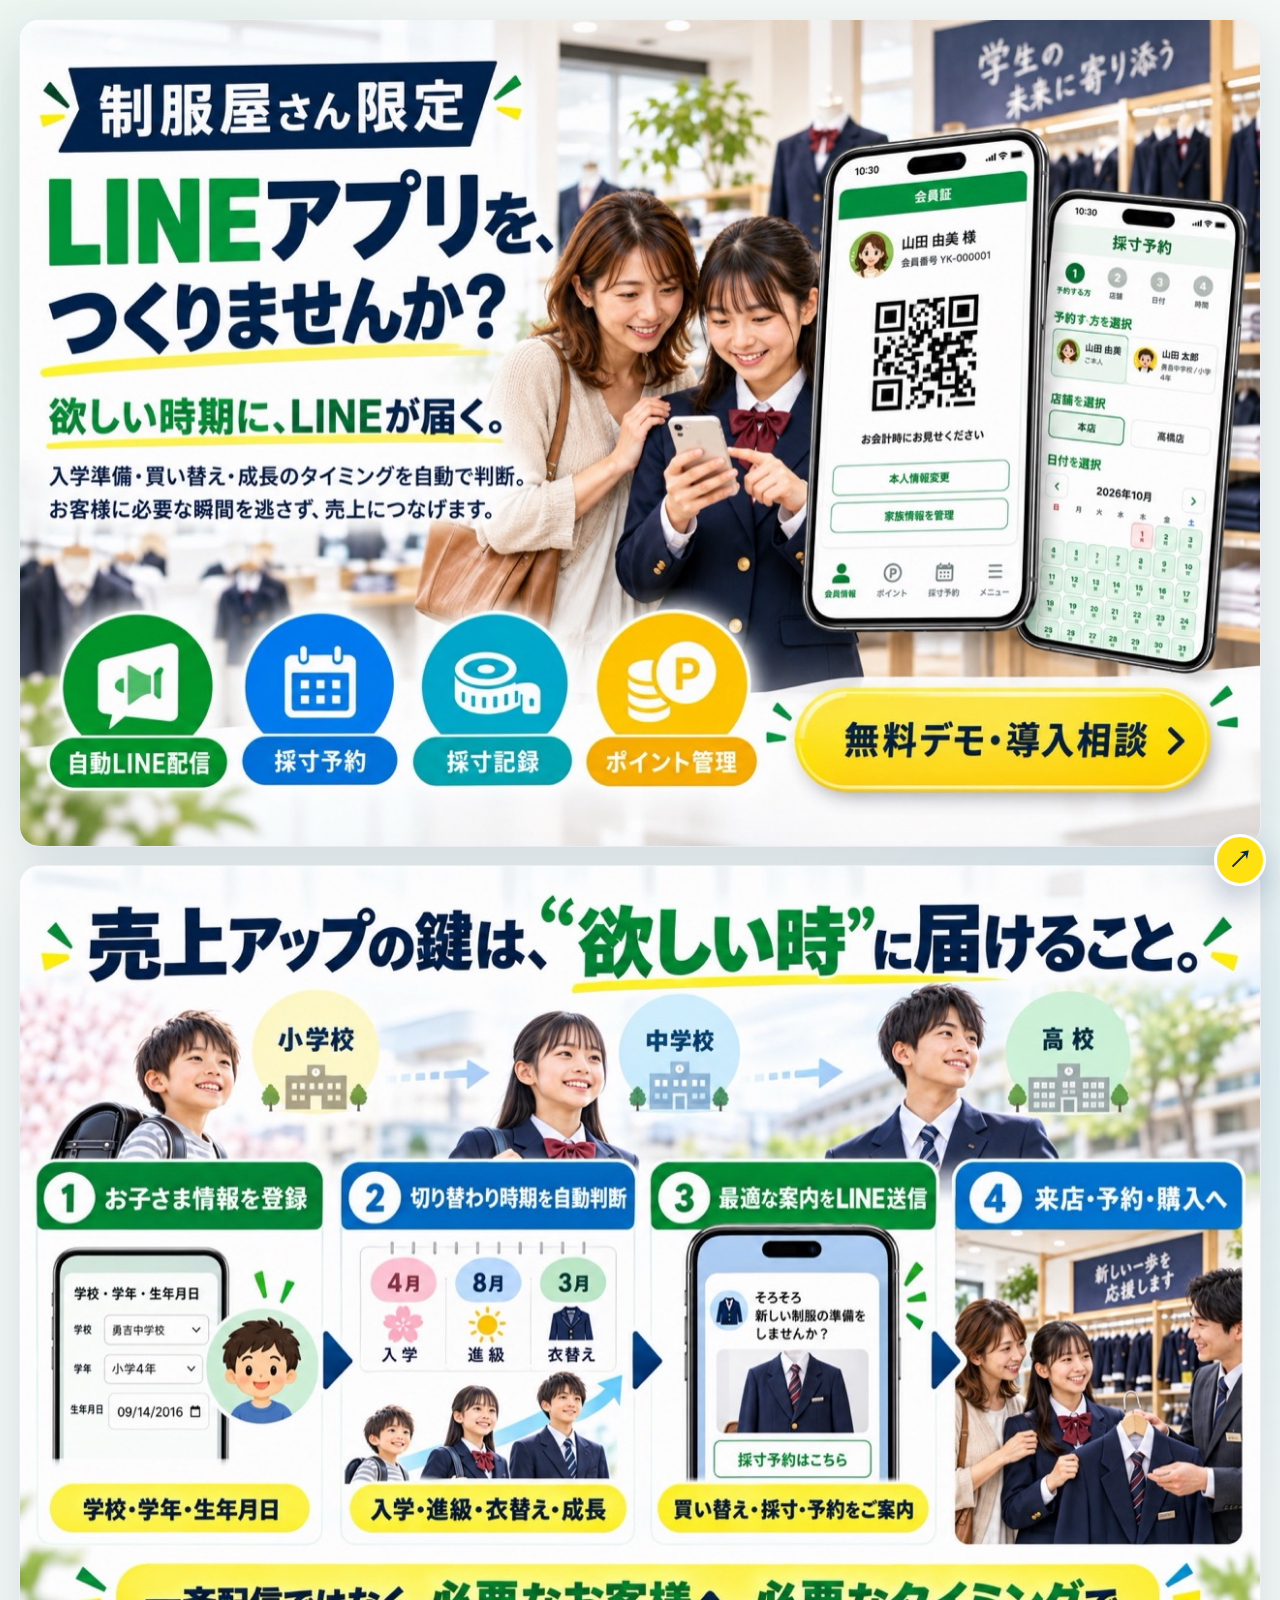
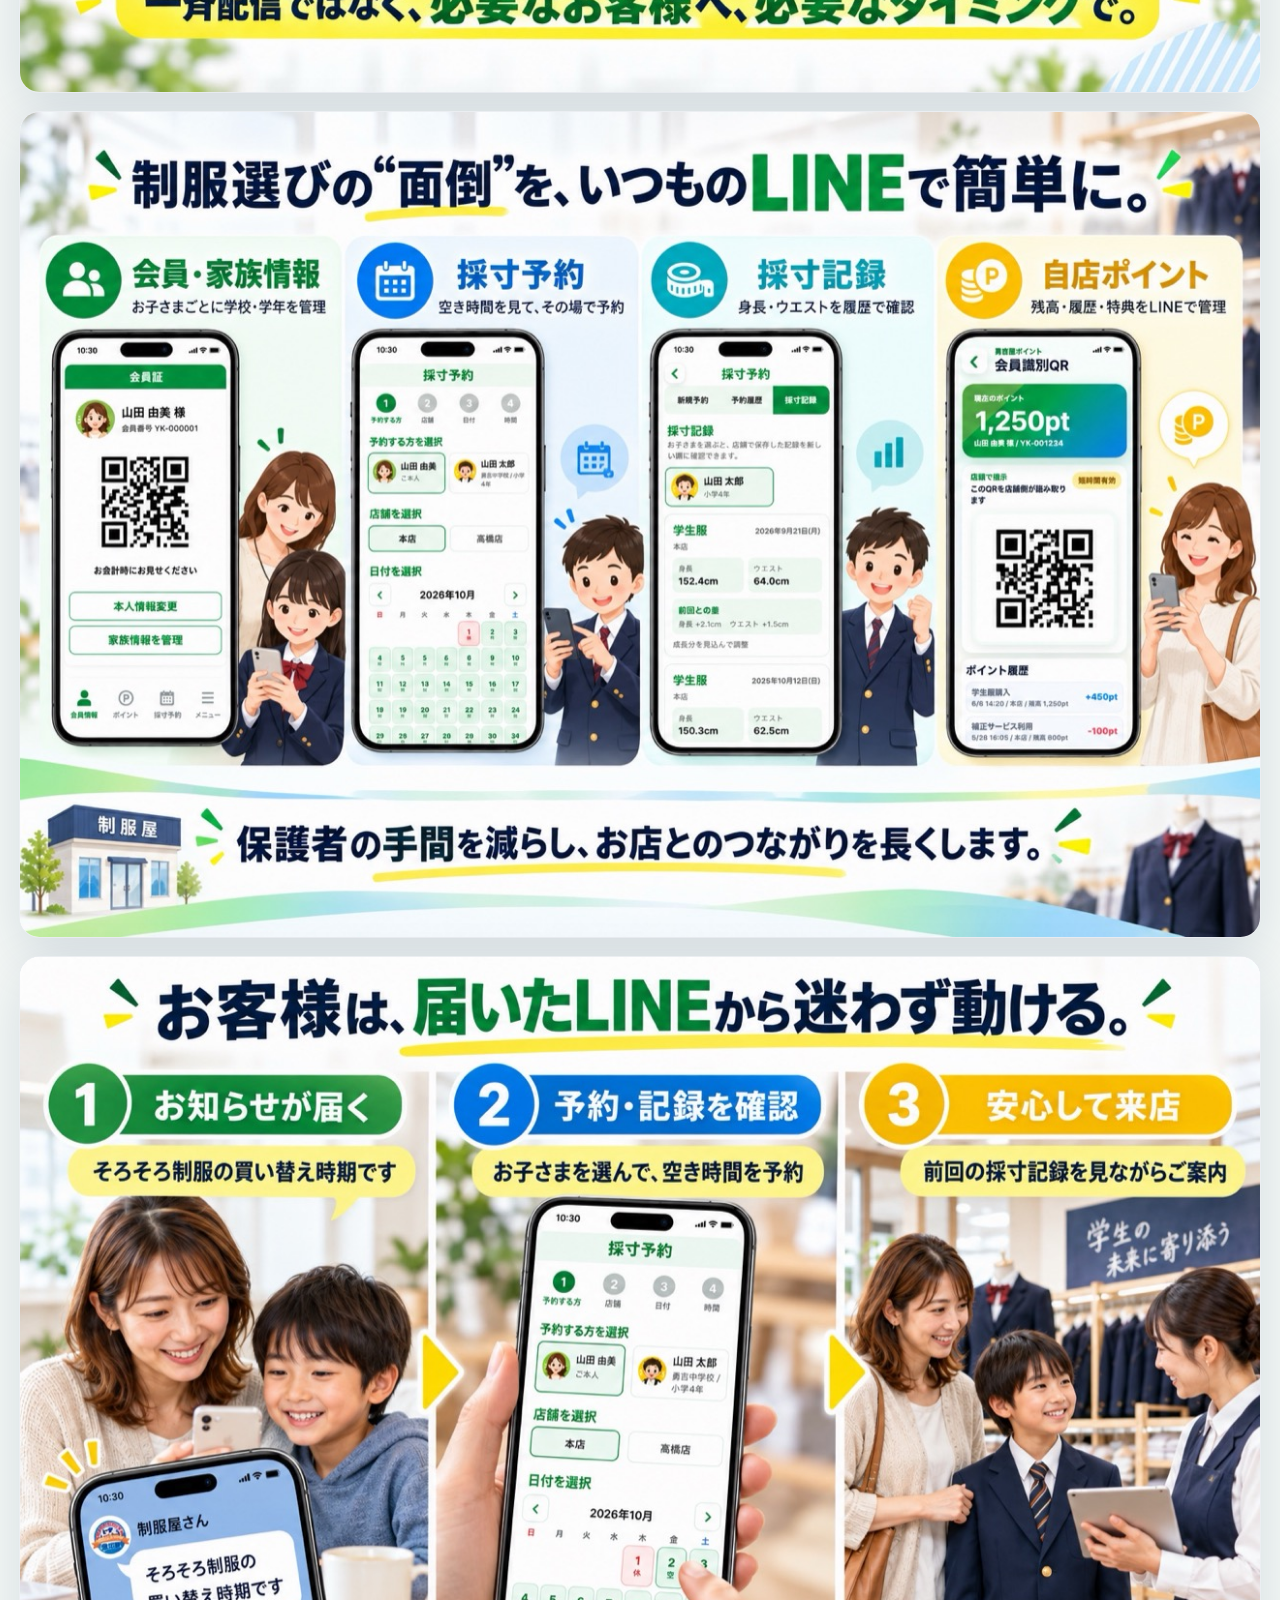
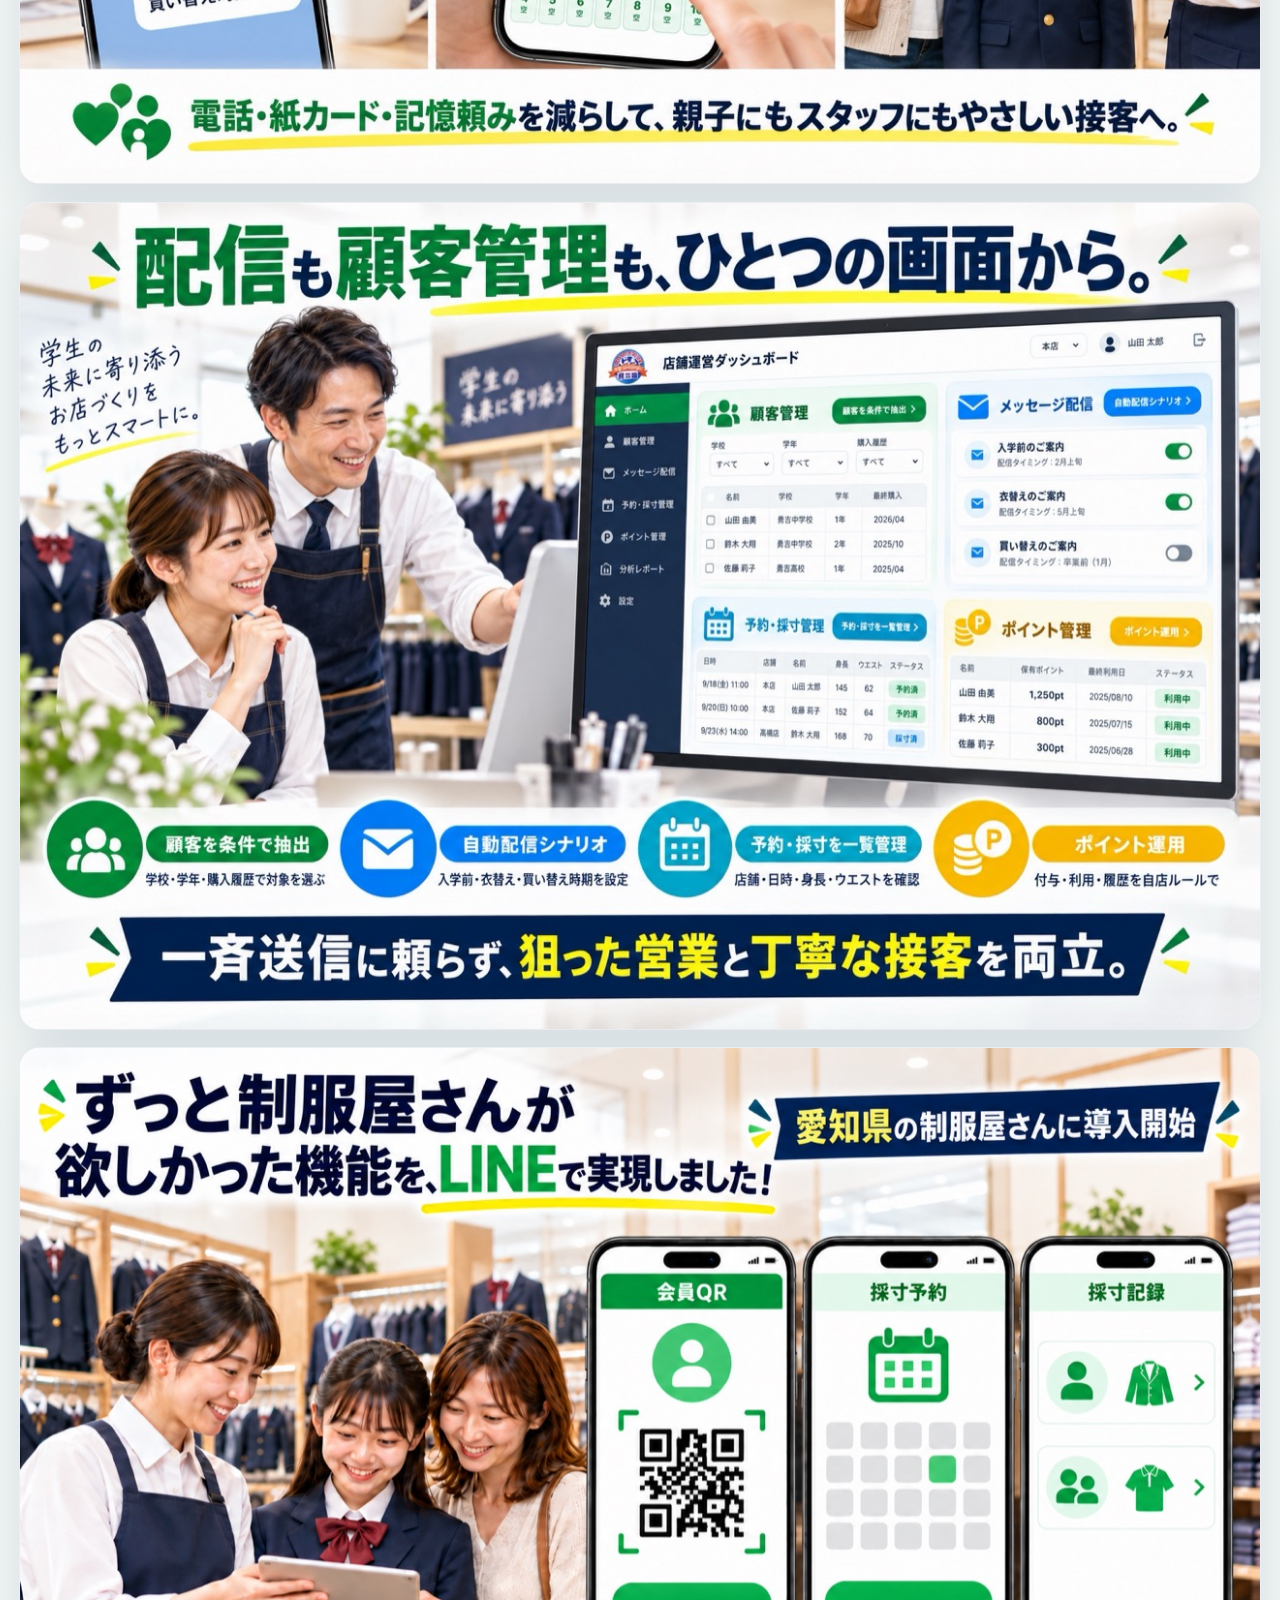
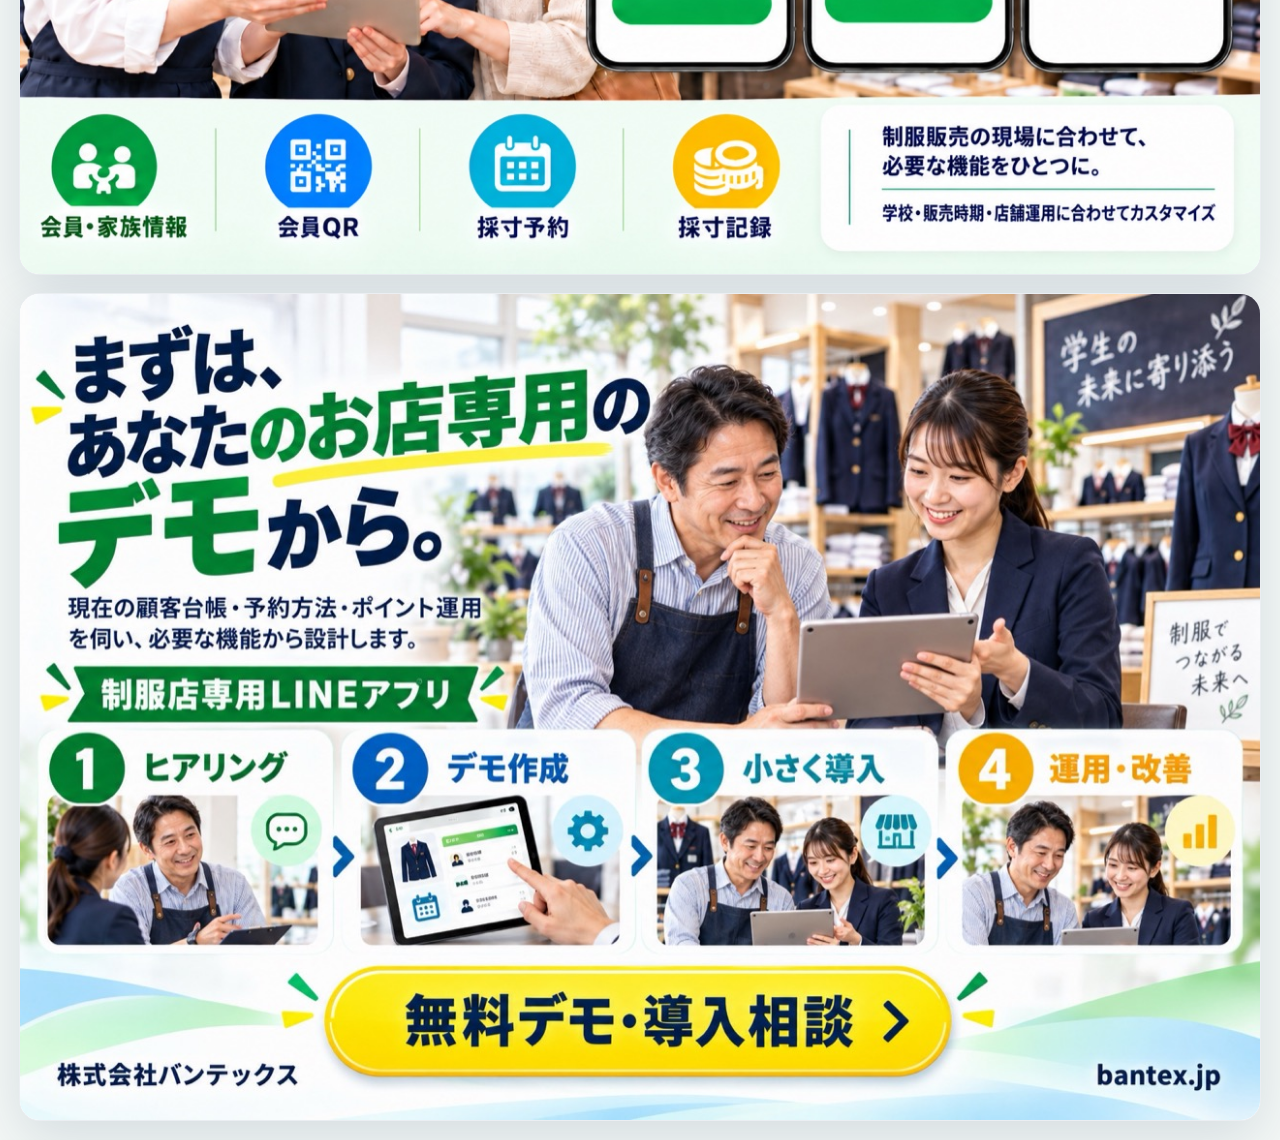
==== index.html @ 59c13b26 "Publish uniform retailer LINE app landing page" ====
<!doctype html>
<html lang="ja">
<head>
  <meta charset="utf-8">
  <meta name="viewport" content="width=device-width, initial-scale=1, viewport-fit=cover">
  <title>制服店専用LINEアプリ｜買い替え時期を自動判断して売上につなげる</title>
  <meta name="description" content="制服店専用のLINE会員アプリ。学校・学年・生年月日から入学、進級、衣替え、買い替えの時期を判断し、必要なお客様へLINEでご案内。会員・家族情報、採寸予約、採寸記録、自店ポイントをまとめて管理できます。">
  <meta name="robots" content="noindex,nofollow,noarchive">
  <meta name="theme-color" content="#062857">
  <meta property="og:type" content="website">
  <meta property="og:title" content="制服店専用LINEアプリ｜欲しい時期にLINEが届く">
  <meta property="og:description" content="一斉配信ではなく、必要なお客様へ必要なタイミングで。制服店の売上と接客を支えるLINEアプリです。">
  <meta property="og:url" content="https://makoban.github.io/uniform-line-lp/">
  <meta property="og:image" content="https://makoban.github.io/uniform-line-lp/assets/generated/01-hero-desktop-1536.jpg">
  <link rel="canonical" href="https://makoban.github.io/uniform-line-lp/">
  <link rel="stylesheet" href="styles.css">
  <script type="application/ld+json">
  {
    "@context": "https://schema.org",
    "@type": "Service",
    "name": "制服店専用LINEアプリ",
    "serviceType": "制服店向けLINE会員アプリ開発",
    "provider": {
      "@type": "Organization",
      "name": "株式会社バンテックス",
      "url": "https://bantex.jp/"
    },
    "areaServed": "JP",
    "description": "学校・学年・生年月日をもとに入学、進級、衣替え、買い替えの時期を判断し、制服店から必要なお客様へLINEで案内する会員アプリ。会員・家族情報、会員QR、採寸予約、採寸記録、自店ポイント管理に対応する。"
  }
  </script>
</head>
<body data-status="local-review-noindex">
  <a class="skip-link" href="#main">本文へ移動</a>

  <main id="main" class="page-shell">
    <section class="visual-block hero-block" aria-labelledby="hero-title">
      <h1 id="hero-title" class="sr-only">制服屋さん限定。欲しい時期にLINEが届く、制服店専用LINEアプリ</h1>
      <p class="sr-only">入学準備、買い替え、成長のタイミングを自動で判断し、お客様に必要な瞬間を逃さず売上につなげます。自動LINE配信、採寸予約、採寸記録、自店ポイント管理を、お店専用の仕組みとして設計します。</p>
      <picture>
        <source media="(max-width: 700px)" srcset="assets/generated/01-hero-mobile-768.jpg 768w, assets/generated/01-hero-mobile-1024.jpg 1024w" sizes="100vw">
        <source media="(min-width: 701px)" srcset="assets/generated/01-hero-desktop-1280.jpg 1280w, assets/generated/01-hero-desktop-1536.jpg 1536w" sizes="min(100vw, 1536px)">
        <img src="assets/generated/01-hero-desktop-1280.jpg" alt="制服店専用LINEアプリの案内。親子が会員証と採寸予約をスマートフォンで確認している" width="1536" height="1024" fetchpriority="high" decoding="async">
      </picture>
      <a class="image-hotspot hero-hotspot" href="https://bantex.jp/#contact" aria-label="制服店専用LINEアプリの無料デモ・導入相談をする"></a>
    </section>

    <section class="visual-block" aria-labelledby="timing-title">
      <h2 id="timing-title" class="sr-only">売上アップの鍵は、欲しい時に届けること</h2>
      <p class="sr-only">お子さまの学校、学年、生年月日を登録。入学、進級、衣替え、成長による切り替わり時期を判断し、買い替え、採寸、予約の案内をLINEで送ります。一斉配信ではなく、必要なお客様へ必要なタイミングで届けます。</p>
      <picture>
        <source media="(max-width: 700px)" srcset="assets/generated/02-timing-mobile-768.jpg 768w, assets/generated/02-timing-mobile-1024.jpg 1024w" sizes="100vw">
        <source media="(min-width: 701px)" srcset="assets/generated/02-timing-desktop-1280.jpg 1280w, assets/generated/02-timing-desktop-1536.jpg 1536w" sizes="min(100vw, 1536px)">
        <img src="assets/generated/02-timing-desktop-1280.jpg" alt="子ども情報の登録から切り替わり時期の判断、LINE案内、来店・予約・購入までの流れ" width="1536" height="1024" loading="lazy" decoding="async">
      </picture>
    </section>

    <section class="visual-block" aria-labelledby="features-title">
      <h2 id="features-title" class="sr-only">制服選びの面倒を、いつものLINEで簡単に</h2>
      <p class="sr-only">会員・家族情報、採寸予約、身長とウエストの採寸記録、自店ポイントの残高・履歴・特典をLINEで管理できます。</p>
      <picture>
        <source media="(max-width: 700px)" srcset="assets/generated/03-features-mobile-768.jpg 768w, assets/generated/03-features-mobile-1024.jpg 1024w" sizes="100vw">
        <source media="(min-width: 701px)" srcset="assets/generated/03-features-desktop-1280.jpg 1280w, assets/generated/03-features-desktop-1536.jpg 1536w" sizes="min(100vw, 1536px)">
        <img src="assets/generated/03-features-desktop-1280.jpg" alt="会員・家族情報、採寸予約、採寸記録、自店ポイントの4機能" width="1536" height="1024" loading="lazy" decoding="async">
      </picture>
    </section>

    <section class="visual-block" aria-labelledby="journey-title">
      <h2 id="journey-title" class="sr-only">お客様は、届いたLINEから迷わず動ける</h2>
      <p class="sr-only">買い替えのお知らせを受け取り、お子さまを選んで空き時間を予約し、前回の採寸記録を見ながら安心して来店できます。</p>
      <picture>
        <source media="(max-width: 700px)" srcset="assets/generated/04-journey-mobile-768.jpg 768w, assets/generated/04-journey-mobile-1024.jpg 1024w" sizes="100vw">
        <source media="(min-width: 701px)" srcset="assets/generated/04-journey-desktop-1280.jpg 1280w, assets/generated/04-journey-desktop-1536.jpg 1536w" sizes="min(100vw, 1536px)">
        <img src="assets/generated/04-journey-desktop-1280.jpg" alt="LINEのお知らせ、採寸予約、採寸記録を使って親子が安心して来店する流れ" width="1536" height="1024" loading="lazy" decoding="async">
      </picture>
    </section>

    <section class="visual-block" aria-labelledby="operations-title">
      <h2 id="operations-title" class="sr-only">配信も顧客管理も、ひとつの画面から</h2>
      <p class="sr-only">学校、学年、購入履歴で顧客を選び、入学前、衣替え、買い替え時期の自動配信を設定。店舗別の採寸予約、身長、ウエスト、ポイントの付与・利用履歴を一つの管理画面で確認できます。</p>
      <picture>
        <source media="(max-width: 700px)" srcset="assets/generated/05-operations-mobile-768.jpg 768w, assets/generated/05-operations-mobile-1024.jpg 1024w" sizes="100vw">
        <source media="(min-width: 701px)" srcset="assets/generated/05-operations-desktop-1280.jpg 1280w, assets/generated/05-operations-desktop-1536.jpg 1536w" sizes="min(100vw, 1536px)">
        <img src="assets/generated/05-operations-desktop-1280.jpg" alt="顧客抽出、自動配信、予約・採寸、ポイントを管理する制服店向け画面" width="1536" height="1024" loading="lazy" decoding="async">
      </picture>
    </section>

    <section class="visual-block" aria-labelledby="launch-title">
      <h2 id="launch-title" class="sr-only">ずっと制服屋さんが欲しかった機能を、LINEで実現しました</h2>
      <p class="sr-only">愛知県の制服屋さんに導入開始。会員・家族情報、会員QR、採寸予約、採寸記録を一つにまとめ、学校、販売時期、店舗運用に合わせてカスタマイズします。</p>
      <picture>
        <source media="(max-width: 700px)" srcset="assets/generated/06-proof-mobile-768.jpg 768w, assets/generated/06-proof-mobile-1024.jpg 1024w" sizes="100vw">
        <source media="(min-width: 701px)" srcset="assets/generated/06-proof-desktop-1280.jpg 1280w, assets/generated/06-proof-desktop-1536.jpg 1536w" sizes="min(100vw, 1536px)">
        <img src="assets/generated/06-proof-desktop-1280.jpg" alt="愛知県の制服屋さんに導入を開始した、会員QR、採寸予約、採寸記録をまとめる制服店専用LINEアプリ" width="1536" height="1024" loading="lazy" decoding="async">
      </picture>
    </section>

    <section class="visual-block cta-block" aria-labelledby="cta-title">
      <h2 id="cta-title" class="sr-only">まずは、あなたのお店専用のデモから</h2>
      <p class="sr-only">現在の顧客台帳、予約方法、ポイント運用を伺い、ヒアリング、デモ作成、小さな導入、運用改善の順に、必要な機能から設計します。株式会社バンテックスへ無料デモ・導入相談をお申し込みください。</p>
      <picture>
        <source media="(max-width: 700px)" srcset="assets/generated/07-cta-mobile-768.jpg 768w, assets/generated/07-cta-mobile-1024.jpg 1024w" sizes="100vw">
        <source media="(min-width: 701px)" srcset="assets/generated/07-cta-desktop-1280.jpg 1280w, assets/generated/07-cta-desktop-1536.jpg 1536w" sizes="min(100vw, 1536px)">
        <img src="assets/generated/07-cta-desktop-1280.jpg" alt="制服店専用LINEアプリのヒアリング、デモ作成、小さな導入、運用改善と無料相談の案内" width="1536" height="1024" loading="lazy" decoding="async">
      </picture>
      <a class="image-hotspot cta-hotspot" href="https://bantex.jp/#contact" aria-label="株式会社バンテックスへ制服店専用LINEアプリの無料デモ・導入相談をする"></a>
    </section>

    <section class="sr-only" aria-labelledby="faq-title">
      <h2 id="faq-title">制服店専用LINEアプリのよくある質問</h2>
      <details>
        <summary>既存のLINE公式アカウントを使えますか？</summary>
        <p>現在のLINE公式アカウントと運用方法を確認し、友だちとの関係を活かせる連携方法を設計します。</p>
      </details>
      <details>
        <summary>買い替え時期は何から判断しますか？</summary>
        <p>お子さまの学校、学年、生年月日と、店舗が設定した入学、進級、衣替え、買い替えのルールを組み合わせて判断します。</p>
      </details>
      <details>
        <summary>採寸記録は何を保存しますか？</summary>
        <p>基本の採寸記録は身長とウエストです。店舗、採寸日、品目、メモとともに履歴で確認できます。</p>
      </details>
      <details>
        <summary>ポイント制度もお店ごとに変えられますか？</summary>
        <p>付与、利用、特典の考え方を伺い、自店の運用ルールに合わせて設計します。</p>
      </details>
    </section>
  </main>

  <a class="floating-contact" href="https://bantex.jp/#contact" aria-label="無料デモ・導入相談へ移動">
    <span aria-hidden="true">↗</span>
  </a>
</body>
</html>
---- styles.css ----
:root {
  color-scheme: light;
  --navy: #062857;
  --green: #009844;
  --yellow: #ffe112;
  --paper: #f4f8f6;
  --shadow: 0 18px 56px rgba(6, 40, 87, .13);
}

*, *::before, *::after {
  box-sizing: border-box;
}

html {
  scroll-behavior: smooth;
  background: var(--paper);
}

body {
  margin: 0;
  min-width: 0;
  color: var(--navy);
  background:
    radial-gradient(circle at 10% 4%, rgba(0, 152, 68, .08), transparent 24rem),
    radial-gradient(circle at 92% 18%, rgba(0, 160, 210, .08), transparent 28rem),
    var(--paper);
  font-family: "Noto Sans JP", "Hiragino Sans", "Yu Gothic", "YuGothic", sans-serif;
}

img, picture {
  display: block;
  max-width: 100%;
}

.page-shell {
  width: min(100%, 1584px);
  margin-inline: auto;
  padding: clamp(6px, 1.5vw, 24px);
}

.visual-block {
  position: relative;
  width: 100%;
  aspect-ratio: 3 / 2;
  background: #fff;
  border: 1px solid rgba(6, 40, 87, .08);
  border-radius: clamp(10px, 1.6vw, 26px);
  box-shadow: var(--shadow);
  overflow: clip;
}

.visual-block + .visual-block {
  margin-top: clamp(8px, 1.4vw, 22px);
}

.visual-block picture,
.visual-block img {
  width: 100%;
  height: 100%;
}

.visual-block img {
  object-fit: contain;
  background: #fff;
}

.image-hotspot {
  position: absolute;
  z-index: 2;
  display: block;
  border-radius: 999px;
}

.image-hotspot:focus-visible {
  outline: 5px solid #fff;
  box-shadow: 0 0 0 10px var(--navy);
}

.hero-hotspot {
  right: 3.5%;
  bottom: 4.5%;
  width: 34%;
  height: 12.5%;
}

.cta-hotspot {
  left: 25%;
  bottom: 4.5%;
  width: 50%;
  height: 13.5%;
}

.floating-contact {
  position: fixed;
  z-index: 10;
  right: max(14px, env(safe-area-inset-right));
  bottom: max(14px, env(safe-area-inset-bottom));
  width: 52px;
  height: 52px;
  display: grid;
  place-items: center;
  color: var(--navy);
  background: var(--yellow);
  border: 3px solid #fff;
  border-radius: 50%;
  box-shadow: 0 14px 34px rgba(6, 40, 87, .28);
  font-size: 24px;
  font-weight: 900;
  text-decoration: none;
}

.floating-contact:focus-visible {
  outline: 4px solid var(--navy);
  outline-offset: 3px;
}

.skip-link {
  position: fixed;
  z-index: 30;
  top: 8px;
  left: 8px;
  padding: 10px 14px;
  color: #fff;
  background: var(--navy);
  border-radius: 8px;
  transform: translateY(-160%);
}

.skip-link:focus {
  transform: none;
}

.sr-only {
  position: absolute !important;
  width: 1px !important;
  height: 1px !important;
  padding: 0 !important;
  margin: -1px !important;
  overflow: hidden !important;
  clip: rect(0, 0, 0, 0) !important;
  white-space: nowrap !important;
  border: 0 !important;
}

@media (max-width: 700px) {
  .page-shell {
    padding: 4px;
  }

  .visual-block {
    aspect-ratio: 2 / 3;
    border-radius: 10px;
    box-shadow: 0 8px 24px rgba(6, 40, 87, .12);
  }

  .visual-block + .visual-block {
    margin-top: 8px;
  }

  .hero-hotspot {
    right: 9%;
    bottom: 2.5%;
    width: 82%;
    height: 8.5%;
  }

  .cta-hotspot {
    left: 8%;
    bottom: 6.5%;
    width: 84%;
    height: 9%;
  }

  .floating-contact {
    width: 46px;
    height: 46px;
    right: max(10px, env(safe-area-inset-right));
    bottom: max(10px, env(safe-area-inset-bottom));
    font-size: 21px;
  }
}

@media (prefers-reduced-motion: reduce) {
  html {
    scroll-behavior: auto;
  }
}
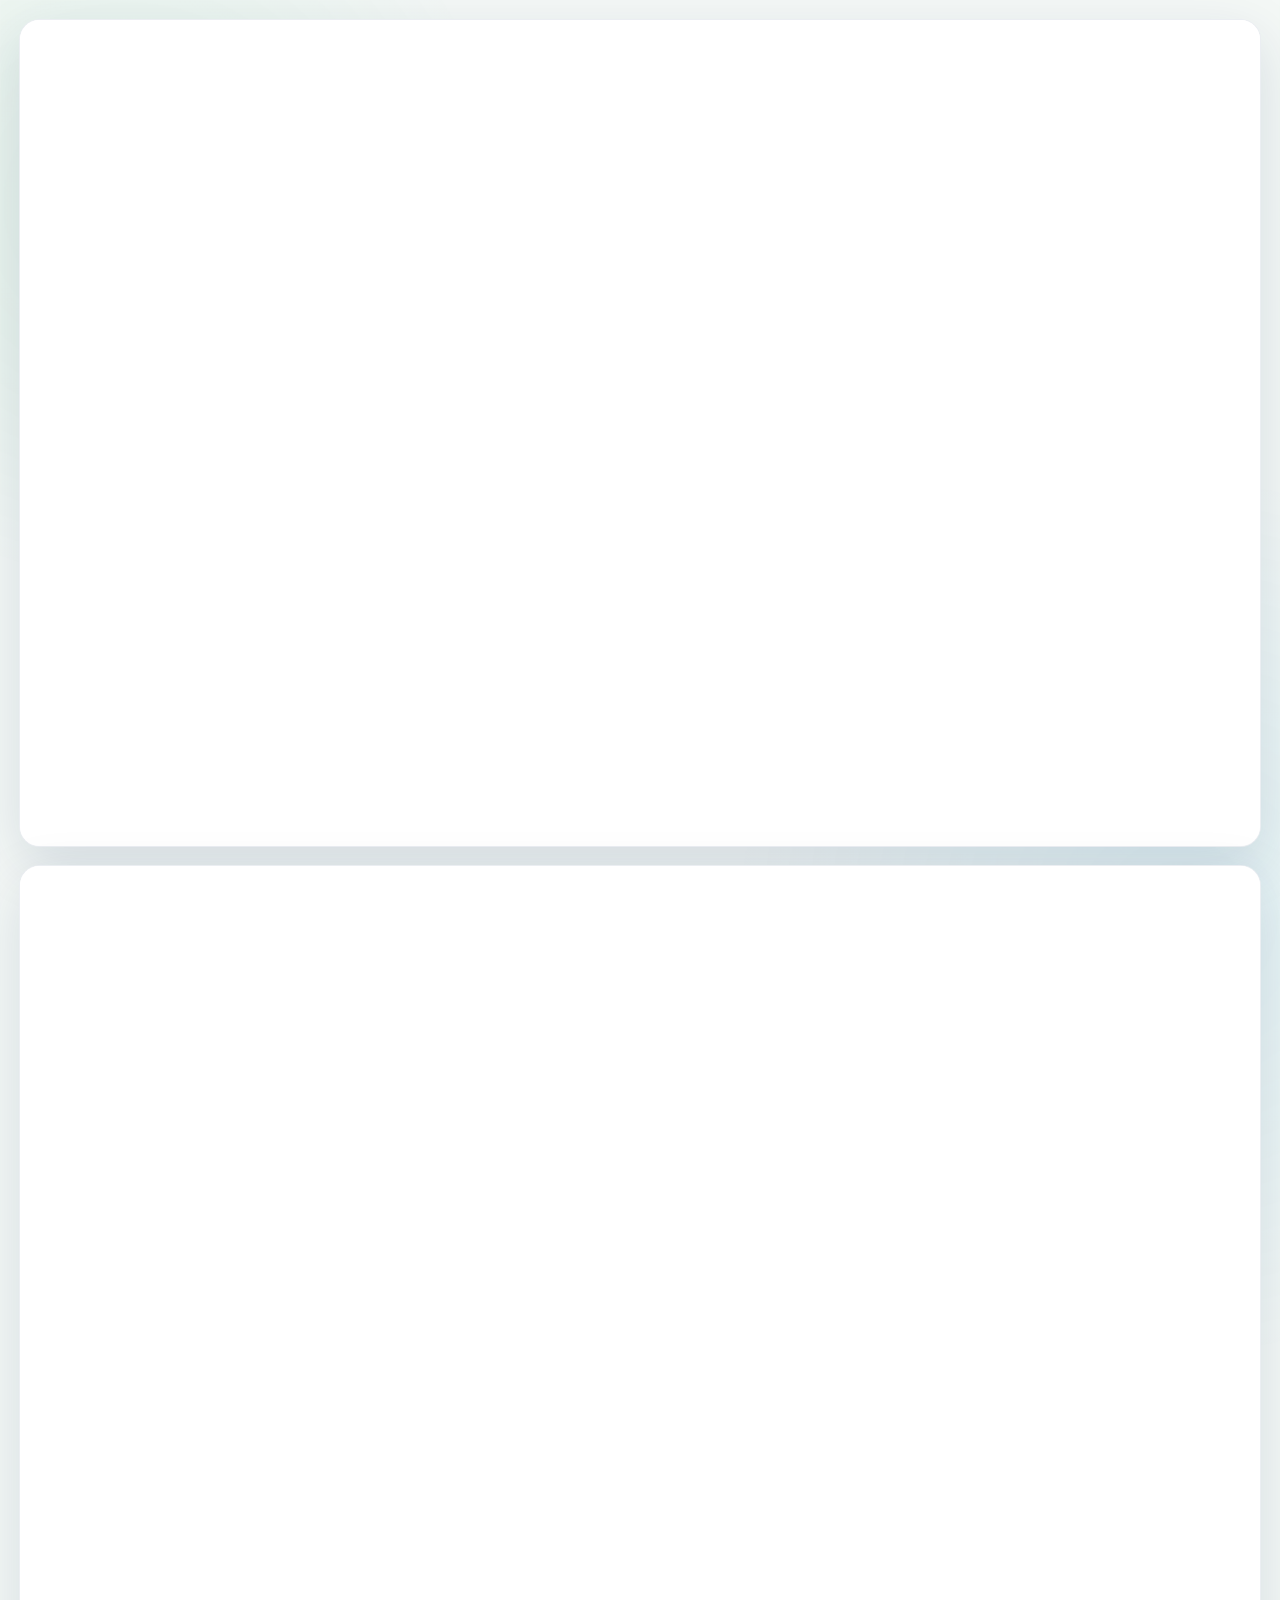
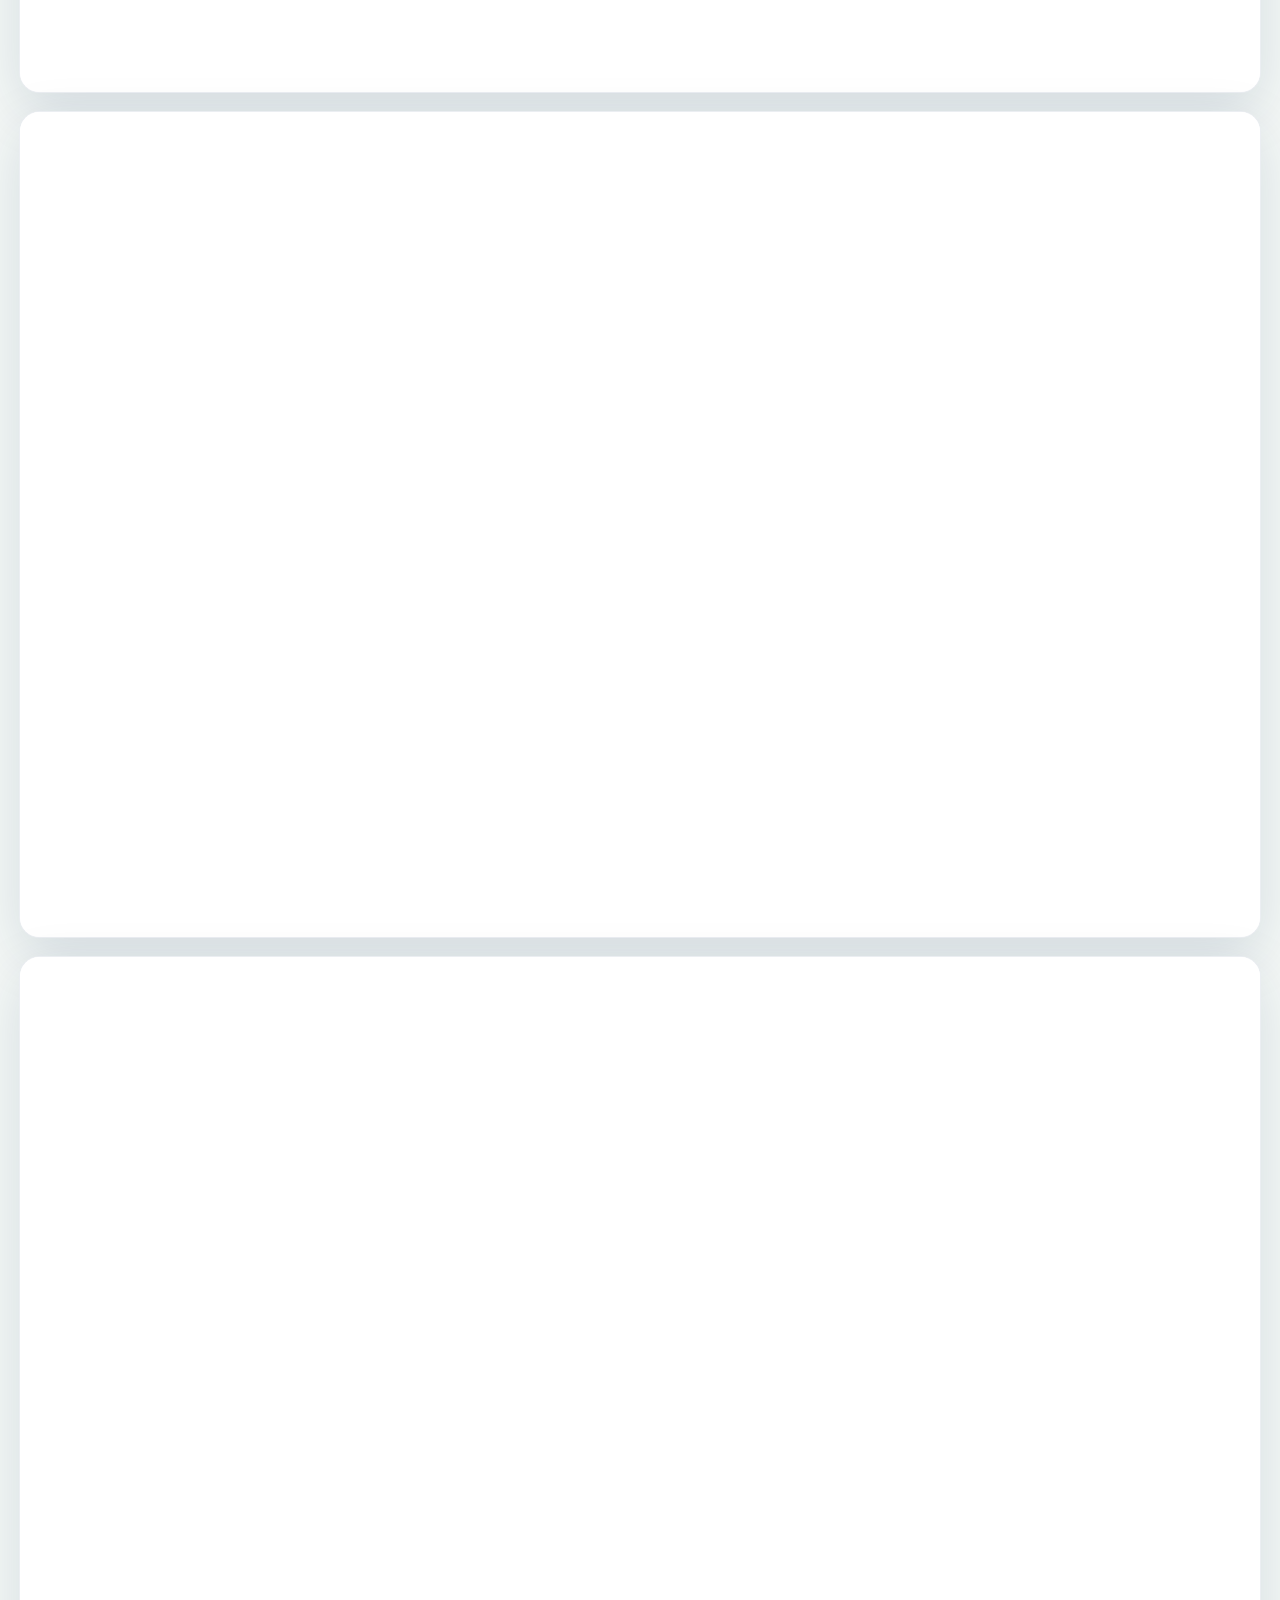
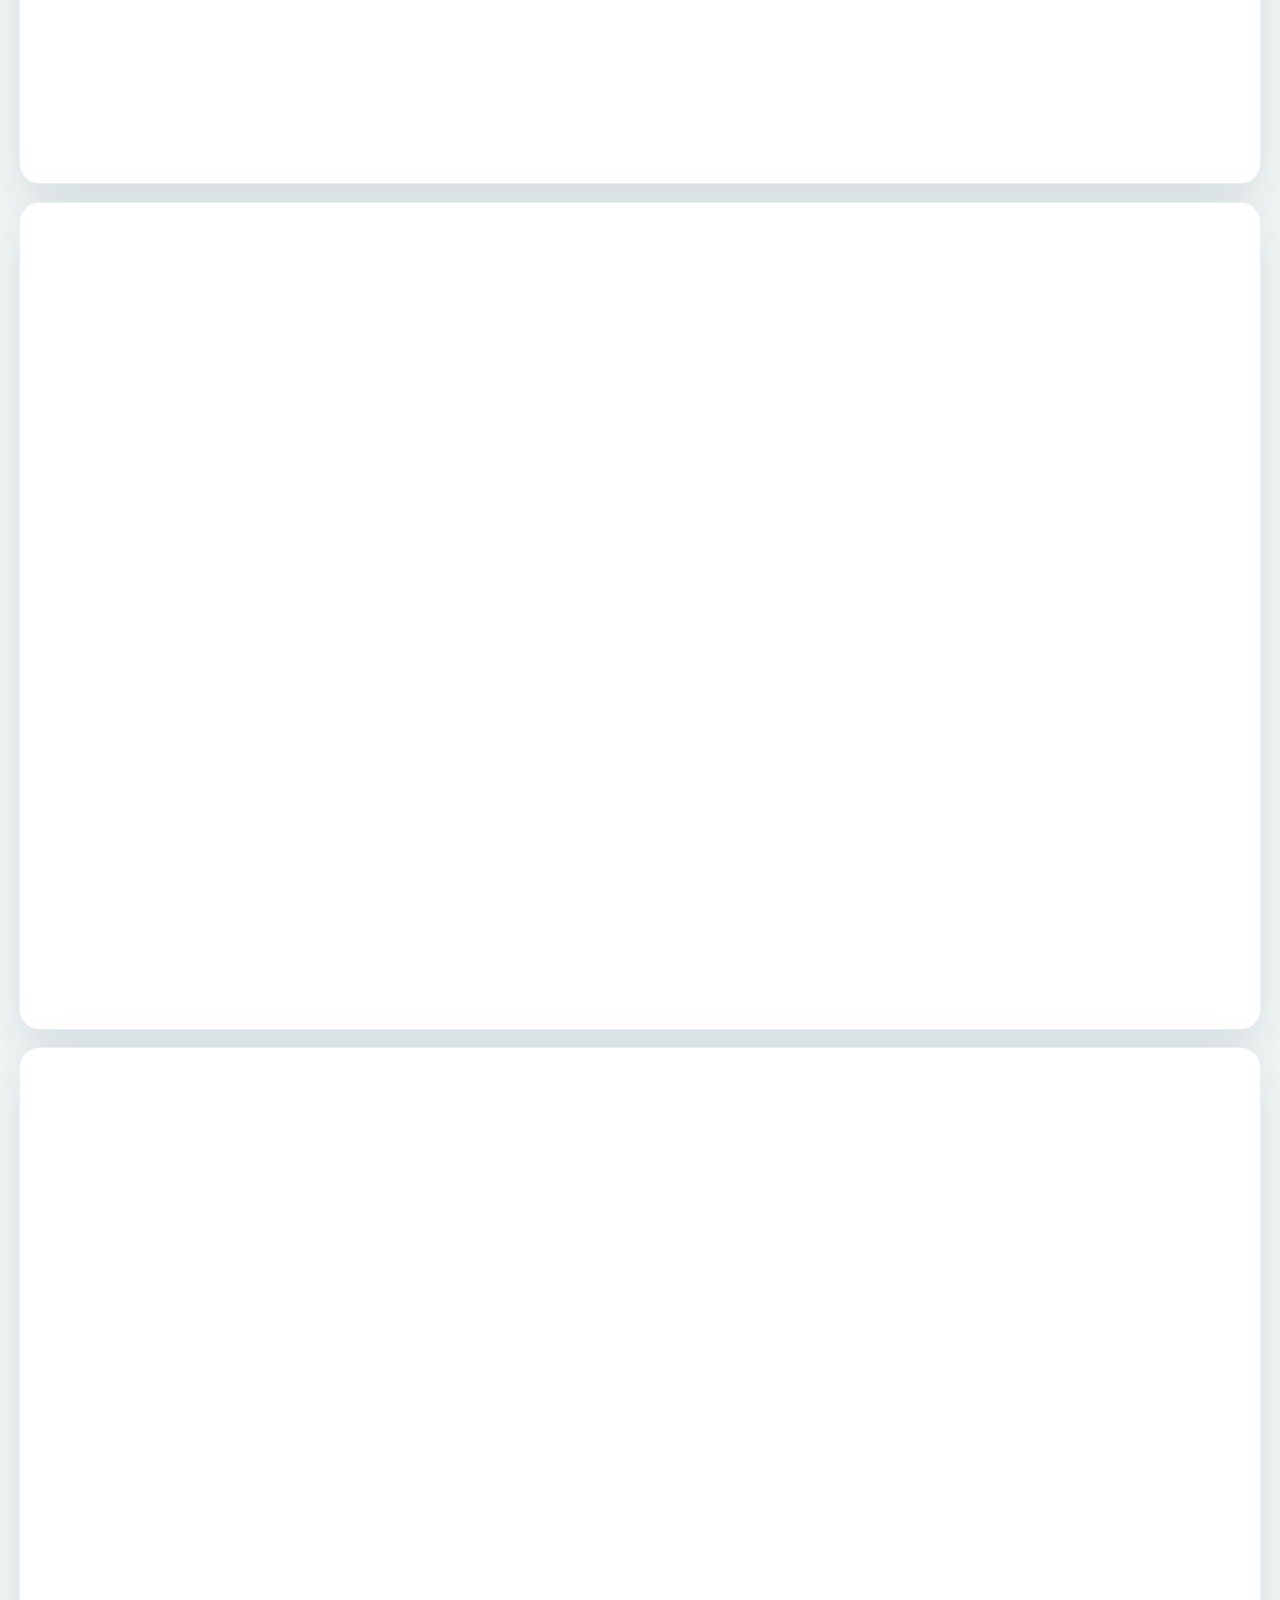
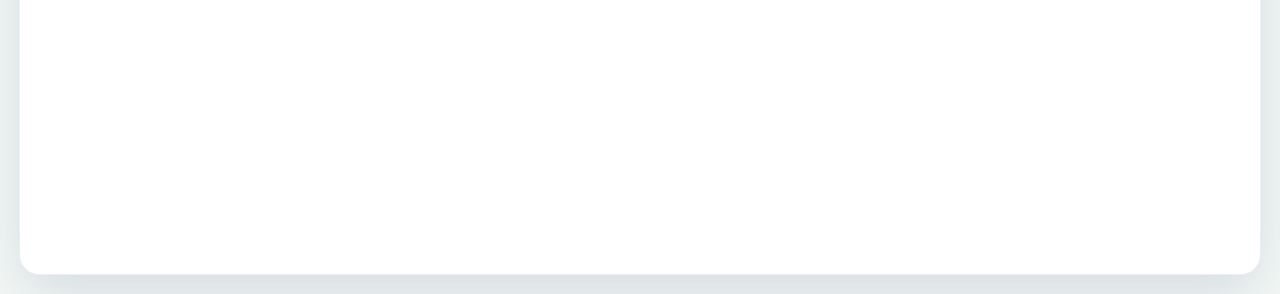
==== commit 7c53e8be: "Remove launch page and consultation buttons" ====
--- a/index.html
+++ b/index.html
@@ -30,7 +30,7 @@
   }
   </script>
 </head>
-<body data-status="local-review-noindex">
+<body data-status="public-review-noindex">
   <a class="skip-link" href="#main">本文へ移動</a>
 
   <main id="main" class="page-shell">
@@ -42,7 +42,6 @@
         <source media="(min-width: 701px)" srcset="assets/generated/01-hero-desktop-1280.jpg 1280w, assets/generated/01-hero-desktop-1536.jpg 1536w" sizes="min(100vw, 1536px)">
         <img src="assets/generated/01-hero-desktop-1280.jpg" alt="制服店専用LINEアプリの案内。親子が会員証と採寸予約をスマートフォンで確認している" width="1536" height="1024" fetchpriority="high" decoding="async">
       </picture>
-      <a class="image-hotspot hero-hotspot" href="https://bantex.jp/#contact" aria-label="制服店専用LINEアプリの無料デモ・導入相談をする"></a>
     </section>
 
     <section class="visual-block" aria-labelledby="timing-title">
@@ -57,11 +56,11 @@
 
     <section class="visual-block" aria-labelledby="features-title">
       <h2 id="features-title" class="sr-only">制服選びの面倒を、いつものLINEで簡単に</h2>
-      <p class="sr-only">会員・家族情報、採寸予約、身長とウエストの採寸記録、自店ポイントの残高・履歴・特典をLINEで管理できます。</p>
+      <p class="sr-only">会員・家族情報、採寸予約、身長とウエストの採寸記録、自店ポイントの残高・履歴・特典をLINEで管理できます。お客様にとって、採寸履歴はお子様の成長記録にもなります。</p>
       <picture>
         <source media="(max-width: 700px)" srcset="assets/generated/03-features-mobile-768.jpg 768w, assets/generated/03-features-mobile-1024.jpg 1024w" sizes="100vw">
         <source media="(min-width: 701px)" srcset="assets/generated/03-features-desktop-1280.jpg 1280w, assets/generated/03-features-desktop-1536.jpg 1536w" sizes="min(100vw, 1536px)">
-        <img src="assets/generated/03-features-desktop-1280.jpg" alt="会員・家族情報、採寸予約、採寸記録、自店ポイントの4機能" width="1536" height="1024" loading="lazy" decoding="async">
+        <img src="assets/generated/03-features-desktop-1280.jpg" alt="会員・家族情報、採寸予約、採寸記録、自店ポイントの4機能と、お子様の成長記録としての採寸履歴" width="1536" height="1024" loading="lazy" decoding="async">
       </picture>
     </section>
 
@@ -85,25 +84,14 @@
       </picture>
     </section>
 
-    <section class="visual-block" aria-labelledby="launch-title">
-      <h2 id="launch-title" class="sr-only">ずっと制服屋さんが欲しかった機能を、LINEで実現しました</h2>
-      <p class="sr-only">愛知県の制服屋さんに導入開始。会員・家族情報、会員QR、採寸予約、採寸記録を一つにまとめ、学校、販売時期、店舗運用に合わせてカスタマイズします。</p>
-      <picture>
-        <source media="(max-width: 700px)" srcset="assets/generated/06-proof-mobile-768.jpg 768w, assets/generated/06-proof-mobile-1024.jpg 1024w" sizes="100vw">
-        <source media="(min-width: 701px)" srcset="assets/generated/06-proof-desktop-1280.jpg 1280w, assets/generated/06-proof-desktop-1536.jpg 1536w" sizes="min(100vw, 1536px)">
-        <img src="assets/generated/06-proof-desktop-1280.jpg" alt="愛知県の制服屋さんに導入を開始した、会員QR、採寸予約、採寸記録をまとめる制服店専用LINEアプリ" width="1536" height="1024" loading="lazy" decoding="async">
-      </picture>
-    </section>
-
-    <section class="visual-block cta-block" aria-labelledby="cta-title">
+    <section class="visual-block closing-block" aria-labelledby="cta-title">
       <h2 id="cta-title" class="sr-only">まずは、あなたのお店専用のデモから</h2>
-      <p class="sr-only">現在の顧客台帳、予約方法、ポイント運用を伺い、ヒアリング、デモ作成、小さな導入、運用改善の順に、必要な機能から設計します。株式会社バンテックスへ無料デモ・導入相談をお申し込みください。</p>
+      <p class="sr-only">現在の顧客台帳、予約方法、ポイント運用を伺い、ヒアリング、デモ作成、小さな導入、運用改善の順に、必要な機能から設計します。</p>
       <picture>
         <source media="(max-width: 700px)" srcset="assets/generated/07-cta-mobile-768.jpg 768w, assets/generated/07-cta-mobile-1024.jpg 1024w" sizes="100vw">
         <source media="(min-width: 701px)" srcset="assets/generated/07-cta-desktop-1280.jpg 1280w, assets/generated/07-cta-desktop-1536.jpg 1536w" sizes="min(100vw, 1536px)">
-        <img src="assets/generated/07-cta-desktop-1280.jpg" alt="制服店専用LINEアプリのヒアリング、デモ作成、小さな導入、運用改善と無料相談の案内" width="1536" height="1024" loading="lazy" decoding="async">
+        <img src="assets/generated/07-cta-desktop-1280.jpg" alt="制服店専用LINEアプリのヒアリング、デモ作成、小さな導入、運用改善の流れ" width="1536" height="1024" loading="lazy" decoding="async">
       </picture>
-      <a class="image-hotspot cta-hotspot" href="https://bantex.jp/#contact" aria-label="株式会社バンテックスへ制服店専用LINEアプリの無料デモ・導入相談をする"></a>
     </section>
 
     <section class="sr-only" aria-labelledby="faq-title">
@@ -126,9 +114,5 @@
       </details>
     </section>
   </main>
-
-  <a class="floating-contact" href="https://bantex.jp/#contact" aria-label="無料デモ・導入相談へ移動">
-    <span aria-hidden="true">↗</span>
-  </a>
 </body>
 </html>
--- a/styles.css
+++ b/styles.css
@@ -64,56 +64,6 @@
   background: #fff;
 }
 
-.image-hotspot {
-  position: absolute;
-  z-index: 2;
-  display: block;
-  border-radius: 999px;
-}
-
-.image-hotspot:focus-visible {
-  outline: 5px solid #fff;
-  box-shadow: 0 0 0 10px var(--navy);
-}
-
-.hero-hotspot {
-  right: 3.5%;
-  bottom: 4.5%;
-  width: 34%;
-  height: 12.5%;
-}
-
-.cta-hotspot {
-  left: 25%;
-  bottom: 4.5%;
-  width: 50%;
-  height: 13.5%;
-}
-
-.floating-contact {
-  position: fixed;
-  z-index: 10;
-  right: max(14px, env(safe-area-inset-right));
-  bottom: max(14px, env(safe-area-inset-bottom));
-  width: 52px;
-  height: 52px;
-  display: grid;
-  place-items: center;
-  color: var(--navy);
-  background: var(--yellow);
-  border: 3px solid #fff;
-  border-radius: 50%;
-  box-shadow: 0 14px 34px rgba(6, 40, 87, .28);
-  font-size: 24px;
-  font-weight: 900;
-  text-decoration: none;
-}
-
-.floating-contact:focus-visible {
-  outline: 4px solid var(--navy);
-  outline-offset: 3px;
-}
-
 .skip-link {
   position: fixed;
   z-index: 30;
@@ -157,27 +107,6 @@
     margin-top: 8px;
   }
 
-  .hero-hotspot {
-    right: 9%;
-    bottom: 2.5%;
-    width: 82%;
-    height: 8.5%;
-  }
-
-  .cta-hotspot {
-    left: 8%;
-    bottom: 6.5%;
-    width: 84%;
-    height: 9%;
-  }
-
-  .floating-contact {
-    width: 46px;
-    height: 46px;
-    right: max(10px, env(safe-area-inset-right));
-    bottom: max(10px, env(safe-area-inset-bottom));
-    font-size: 21px;
-  }
 }
 
 @media (prefers-reduced-motion: reduce) {
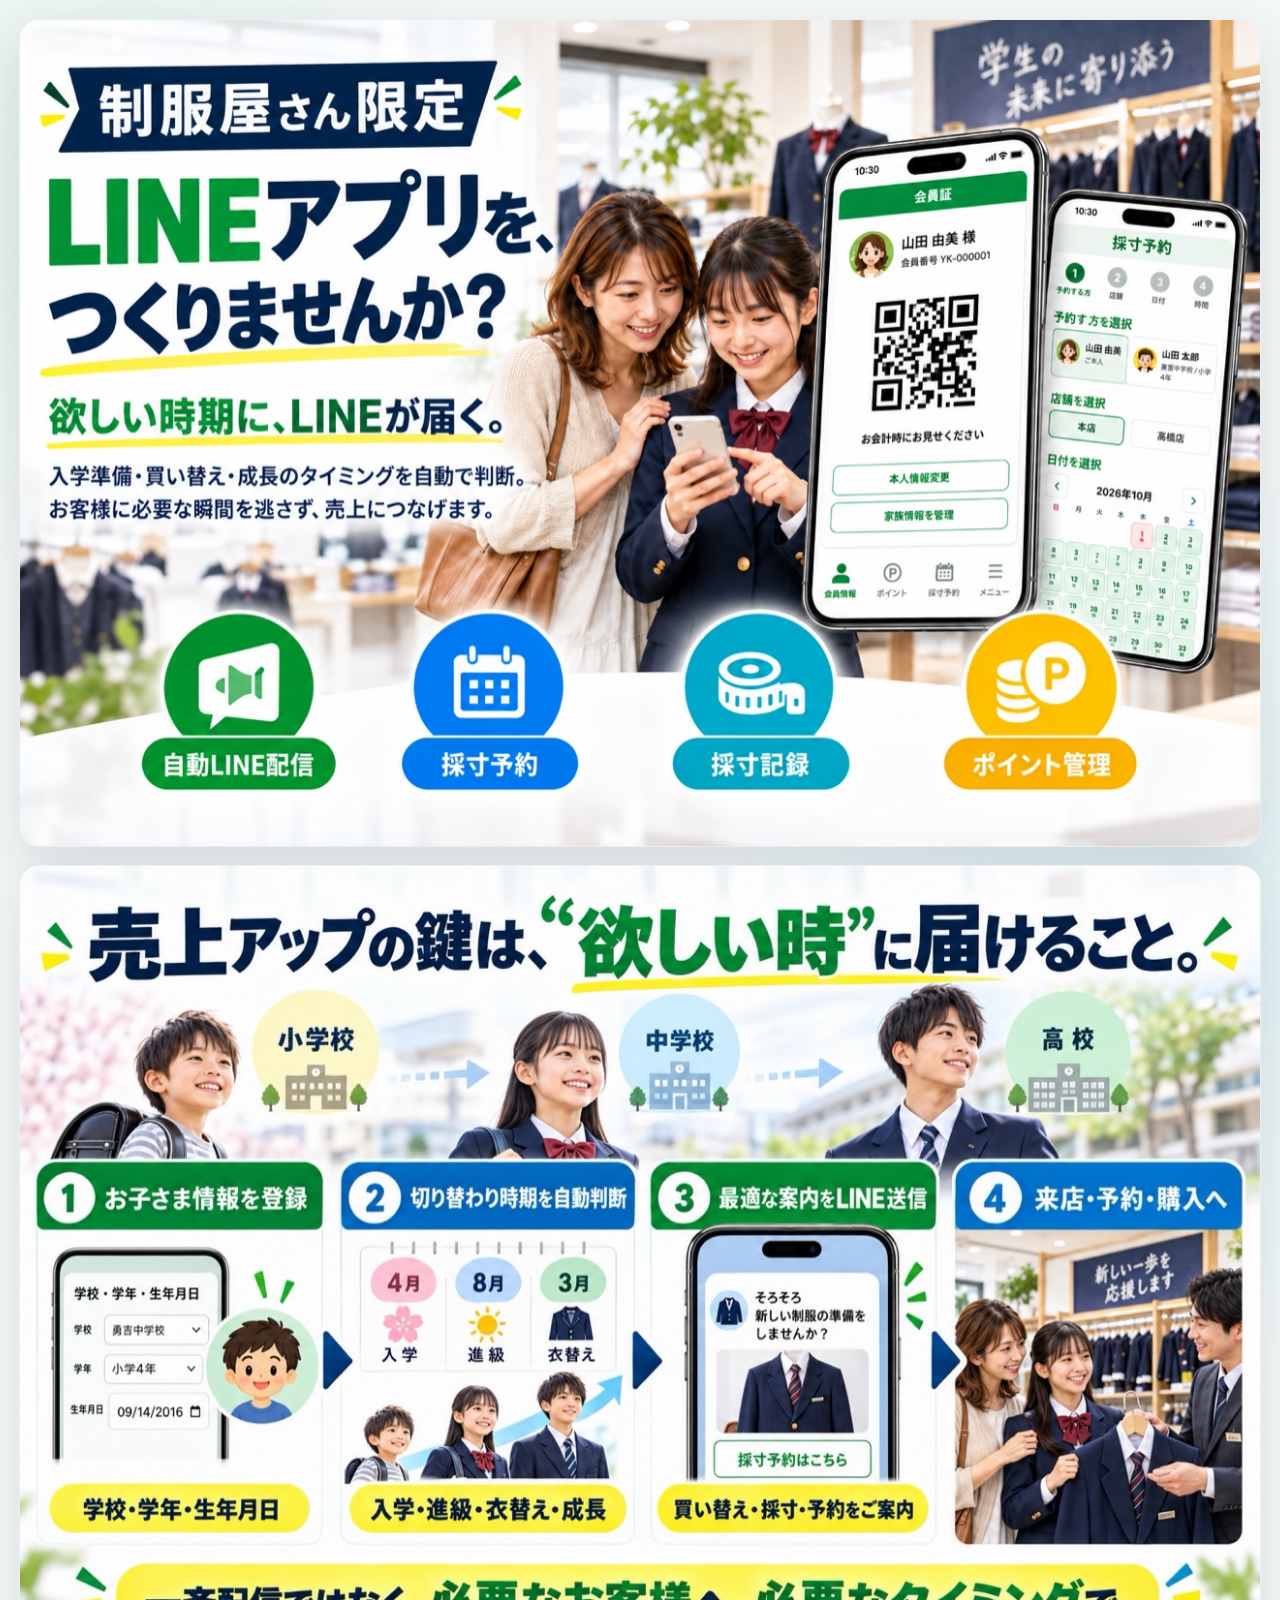
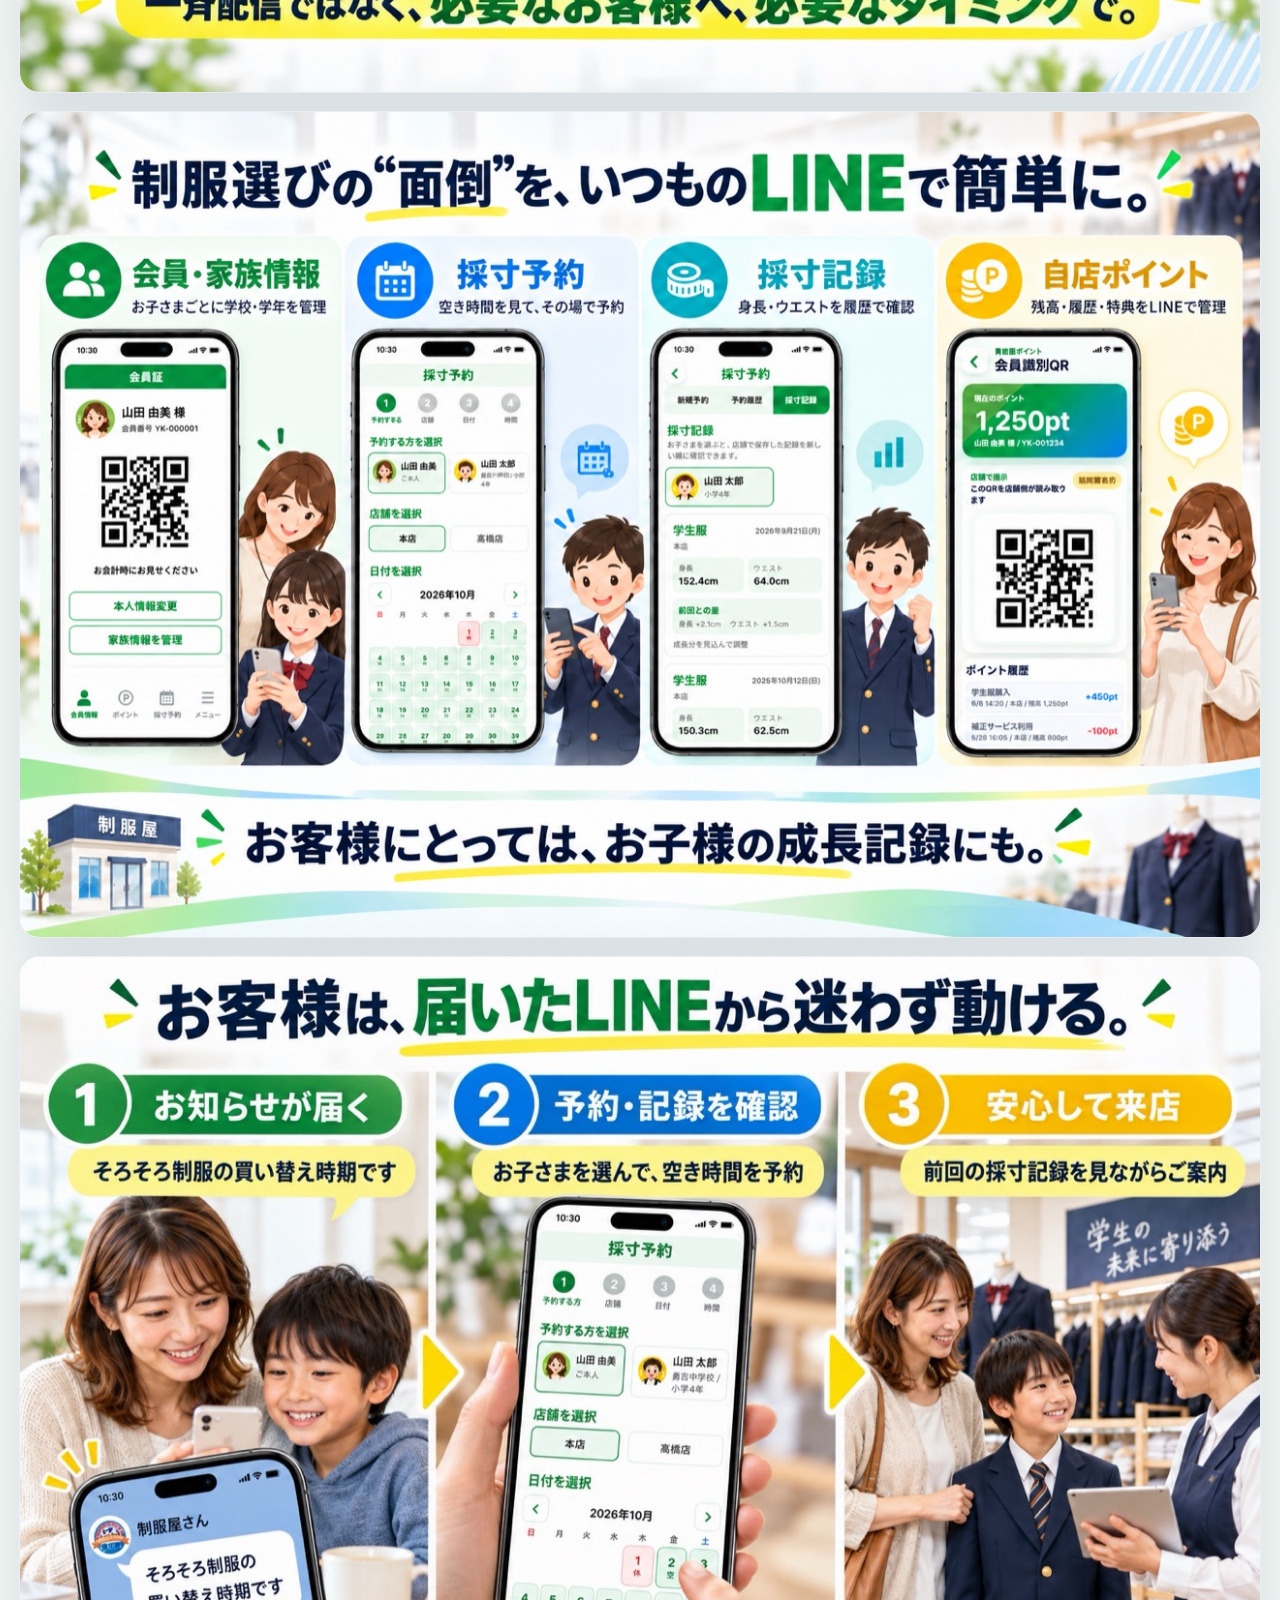
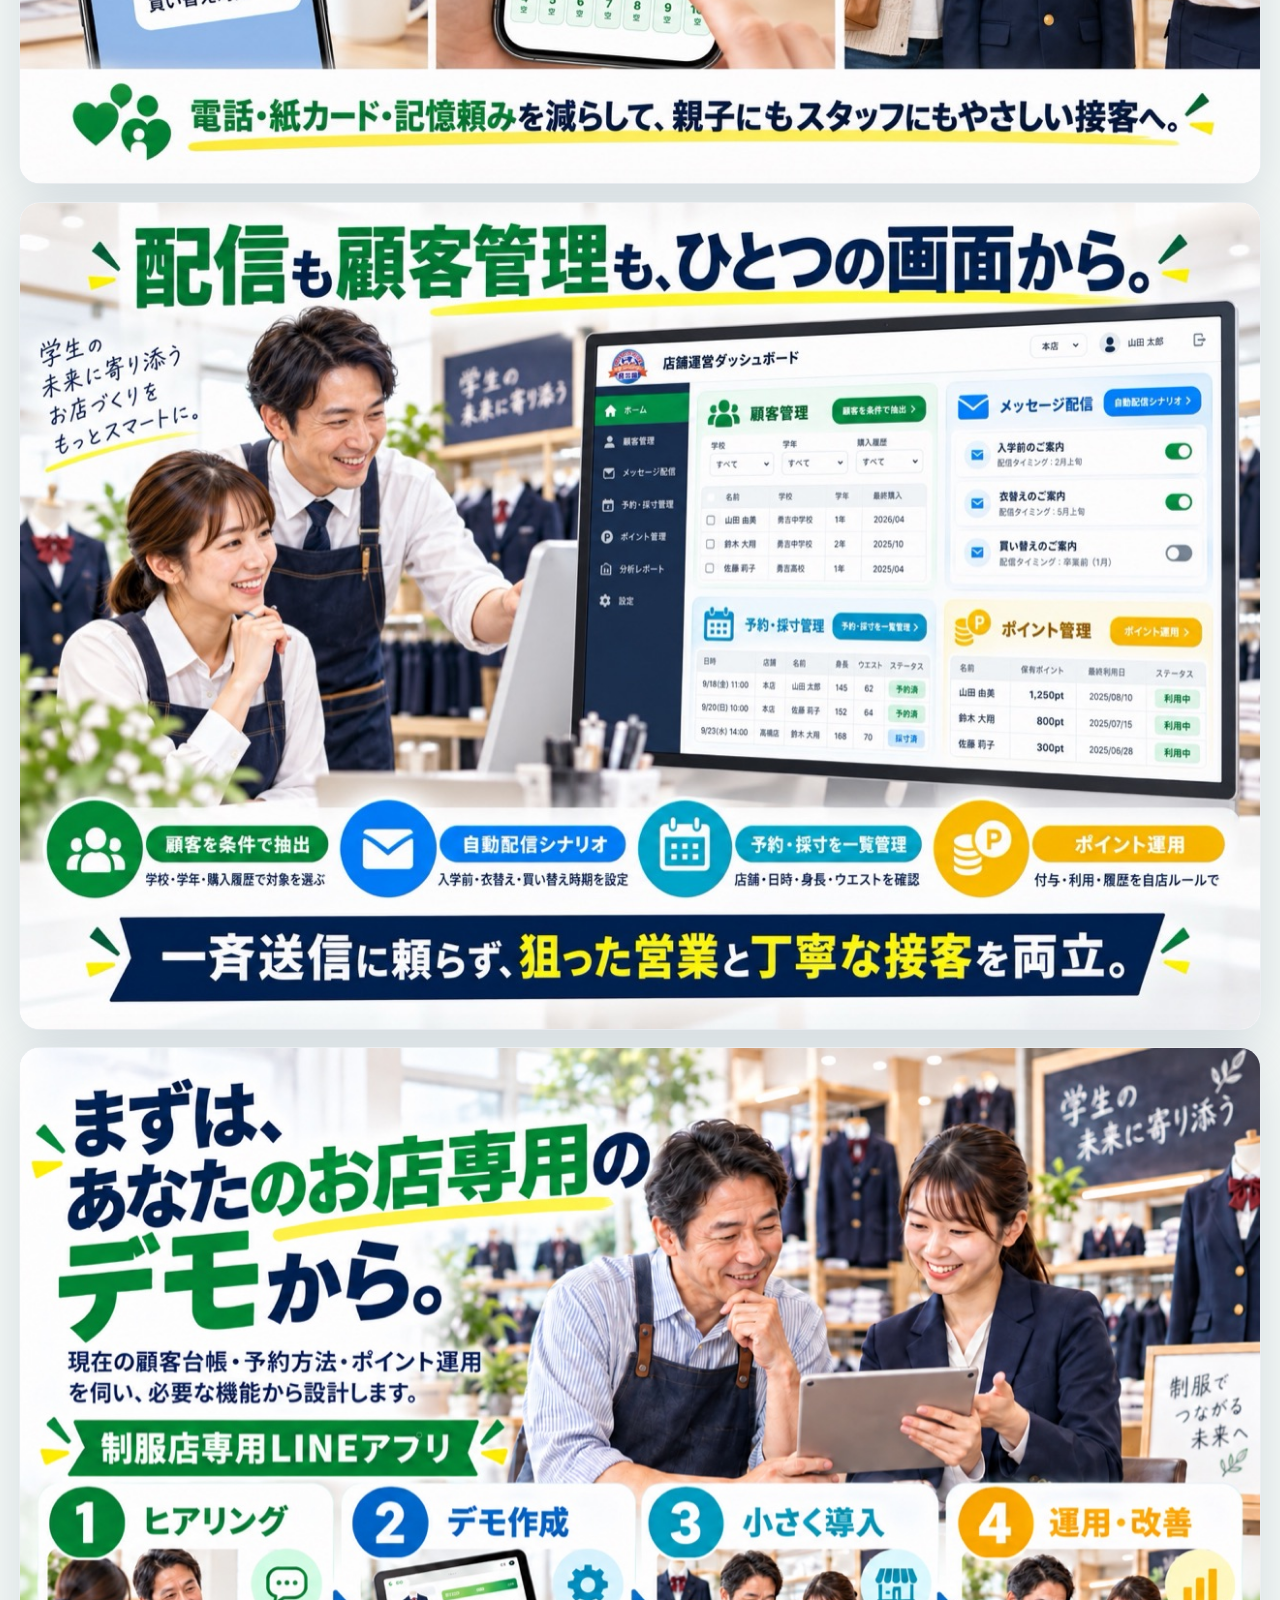
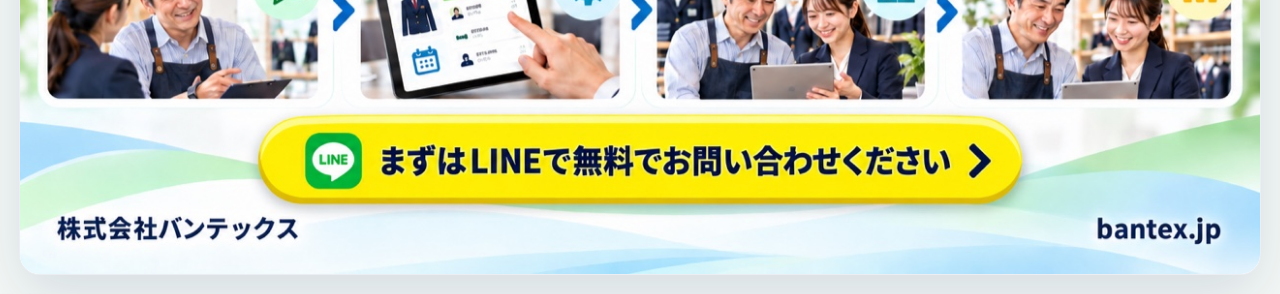
==== commit 4defe3d1: "Add BANTEX LINE contact CTA" ====
--- a/index.html
+++ b/index.html
@@ -86,12 +86,15 @@
 
     <section class="visual-block closing-block" aria-labelledby="cta-title">
       <h2 id="cta-title" class="sr-only">まずは、あなたのお店専用のデモから</h2>
-      <p class="sr-only">現在の顧客台帳、予約方法、ポイント運用を伺い、ヒアリング、デモ作成、小さな導入、運用改善の順に、必要な機能から設計します。</p>
+      <p class="sr-only">現在の顧客台帳、予約方法、ポイント運用を伺い、ヒアリング、デモ作成、小さな導入、運用改善の順に、必要な機能から設計します。まずはLINEで無料でお問い合わせください。</p>
       <picture>
         <source media="(max-width: 700px)" srcset="assets/generated/07-cta-mobile-768.jpg 768w, assets/generated/07-cta-mobile-1024.jpg 1024w" sizes="100vw">
         <source media="(min-width: 701px)" srcset="assets/generated/07-cta-desktop-1280.jpg 1280w, assets/generated/07-cta-desktop-1536.jpg 1536w" sizes="min(100vw, 1536px)">
-        <img src="assets/generated/07-cta-desktop-1280.jpg" alt="制服店専用LINEアプリのヒアリング、デモ作成、小さな導入、運用改善の流れ" width="1536" height="1024" loading="lazy" decoding="async">
+        <img src="assets/generated/07-cta-desktop-1280.jpg" alt="制服店専用LINEアプリのヒアリング、デモ作成、小さな導入、運用改善の流れと、LINEでの無料問い合わせ案内" width="1536" height="1024" loading="lazy" decoding="async">
       </picture>
+      <a class="line-contact-hotspot" href="https://lin.ee/5b8JT4C" target="_blank" rel="noopener noreferrer" aria-label="BANTEX公式LINEで無料でお問い合わせ">
+        <span class="sr-only">まずはLINEで無料でお問い合わせください</span>
+      </a>
     </section>
 
     <section class="sr-only" aria-labelledby="faq-title">
--- a/styles.css
+++ b/styles.css
@@ -64,6 +64,25 @@
   background: #fff;
 }
 
+.line-contact-hotspot {
+  position: absolute;
+  z-index: 2;
+  top: 81%;
+  left: 19.2%;
+  width: 61.6%;
+  height: 10.5%;
+  border-radius: 999px;
+}
+
+.line-contact-hotspot:hover {
+  background: rgba(255, 255, 255, .1);
+}
+
+.line-contact-hotspot:focus-visible {
+  outline: 4px solid #00b900;
+  outline-offset: -4px;
+}
+
 .skip-link {
   position: fixed;
   z-index: 30;
@@ -107,6 +126,13 @@
     margin-top: 8px;
   }
 
+  .line-contact-hotspot {
+    top: 83.8%;
+    left: 2.4%;
+    width: 95.2%;
+    height: 8.3%;
+  }
+
 }
 
 @media (prefers-reduced-motion: reduce) {
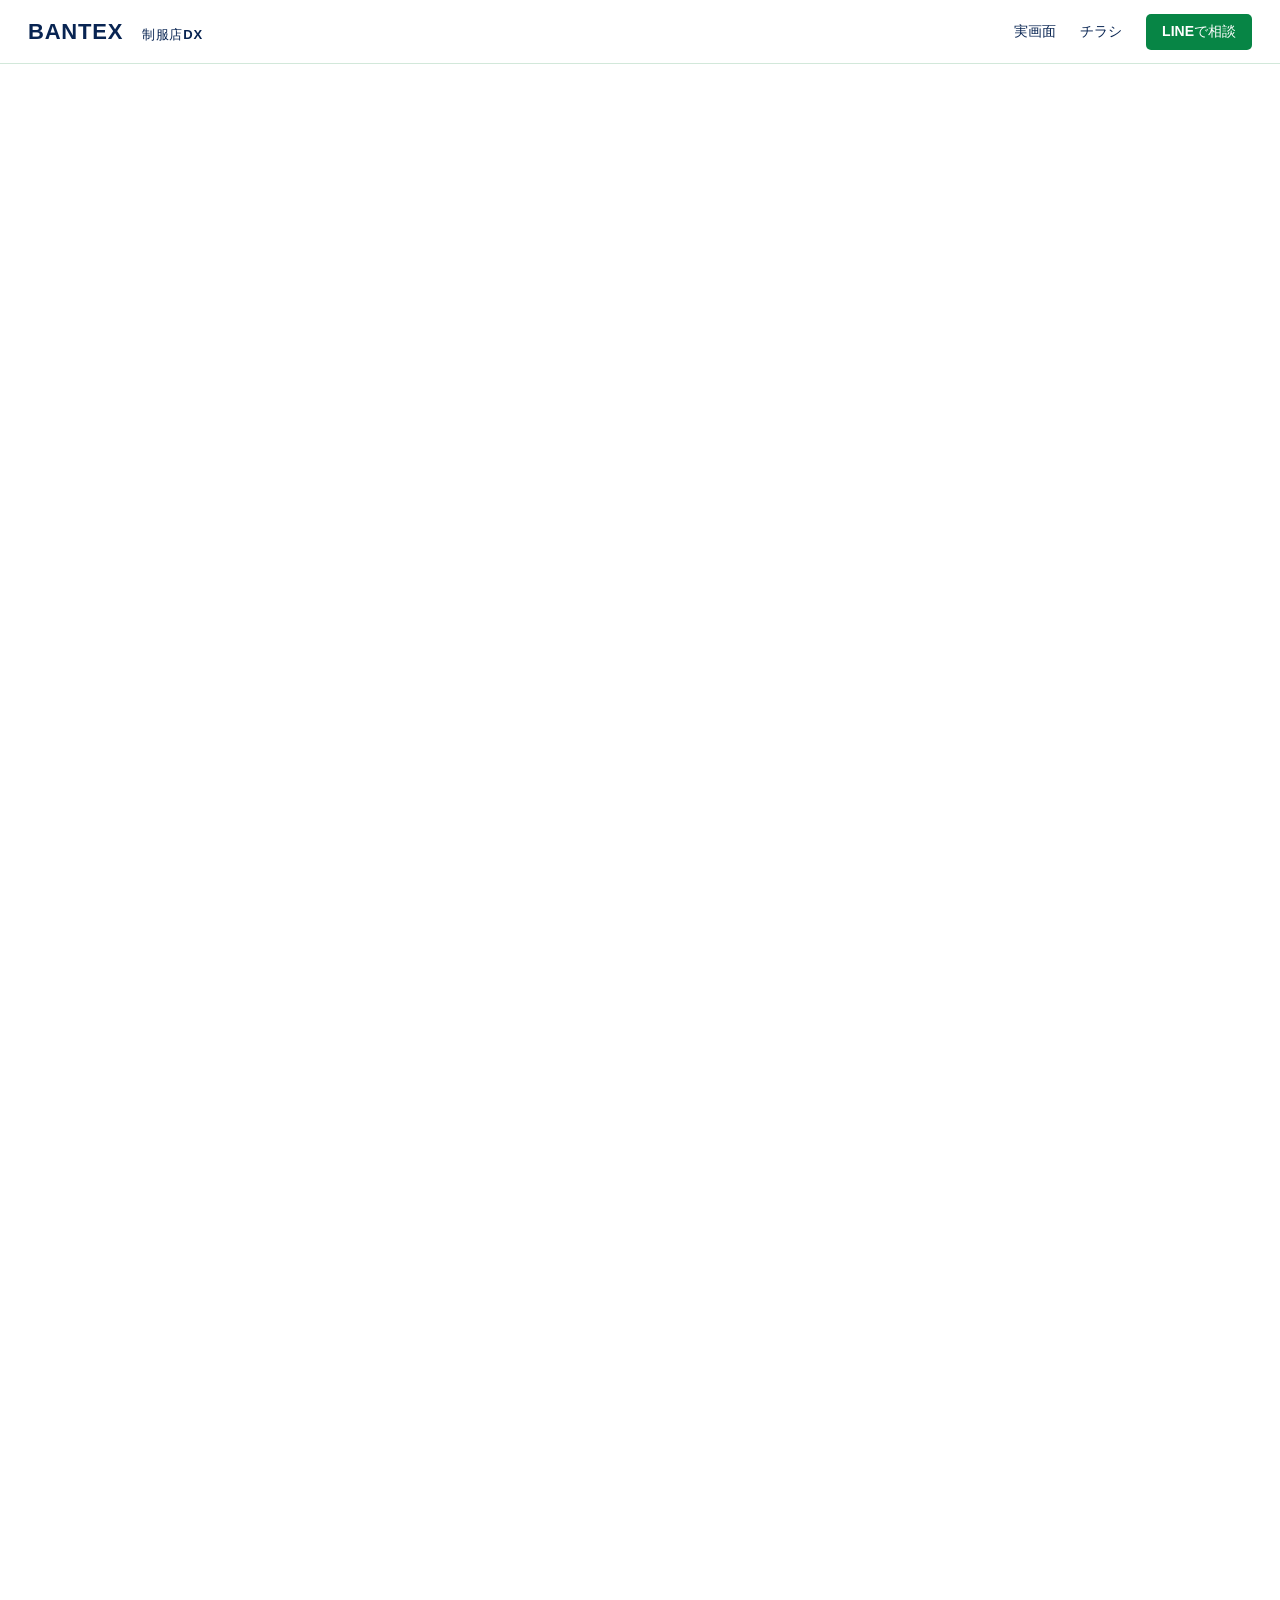
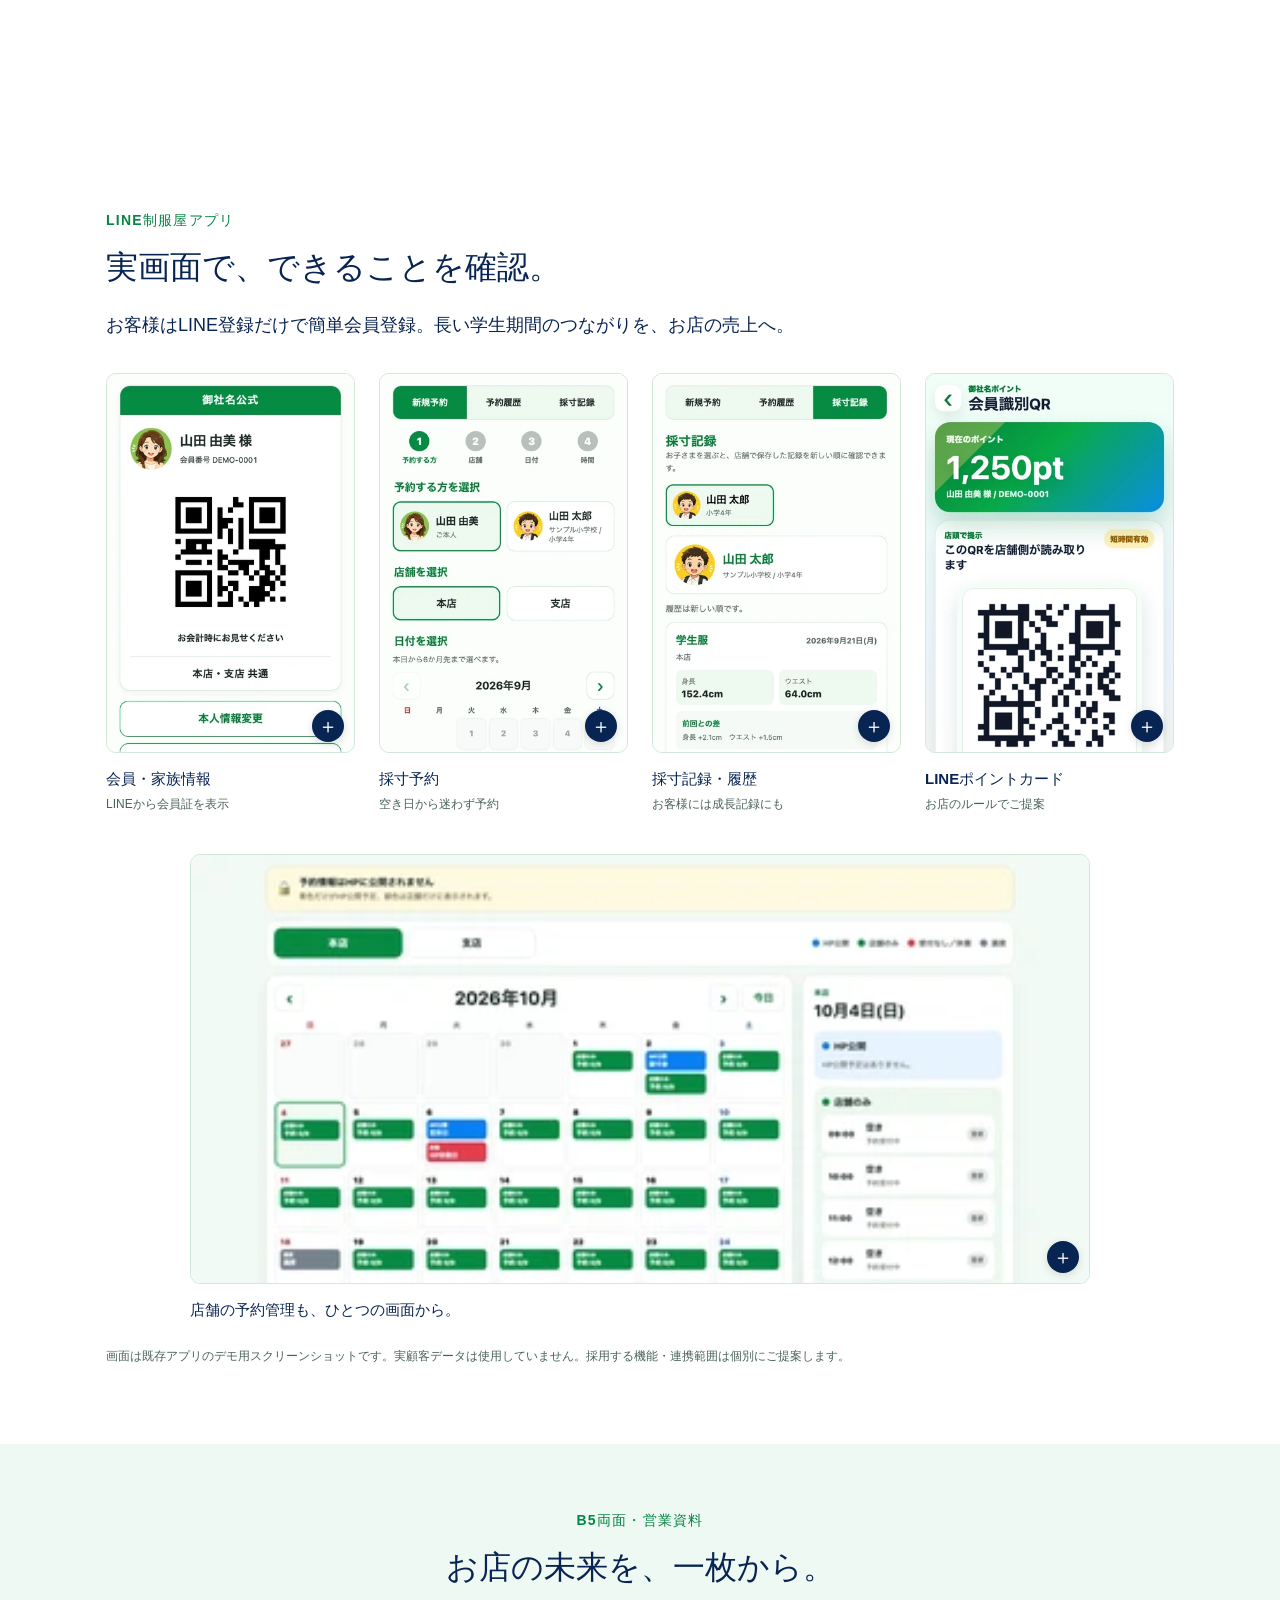
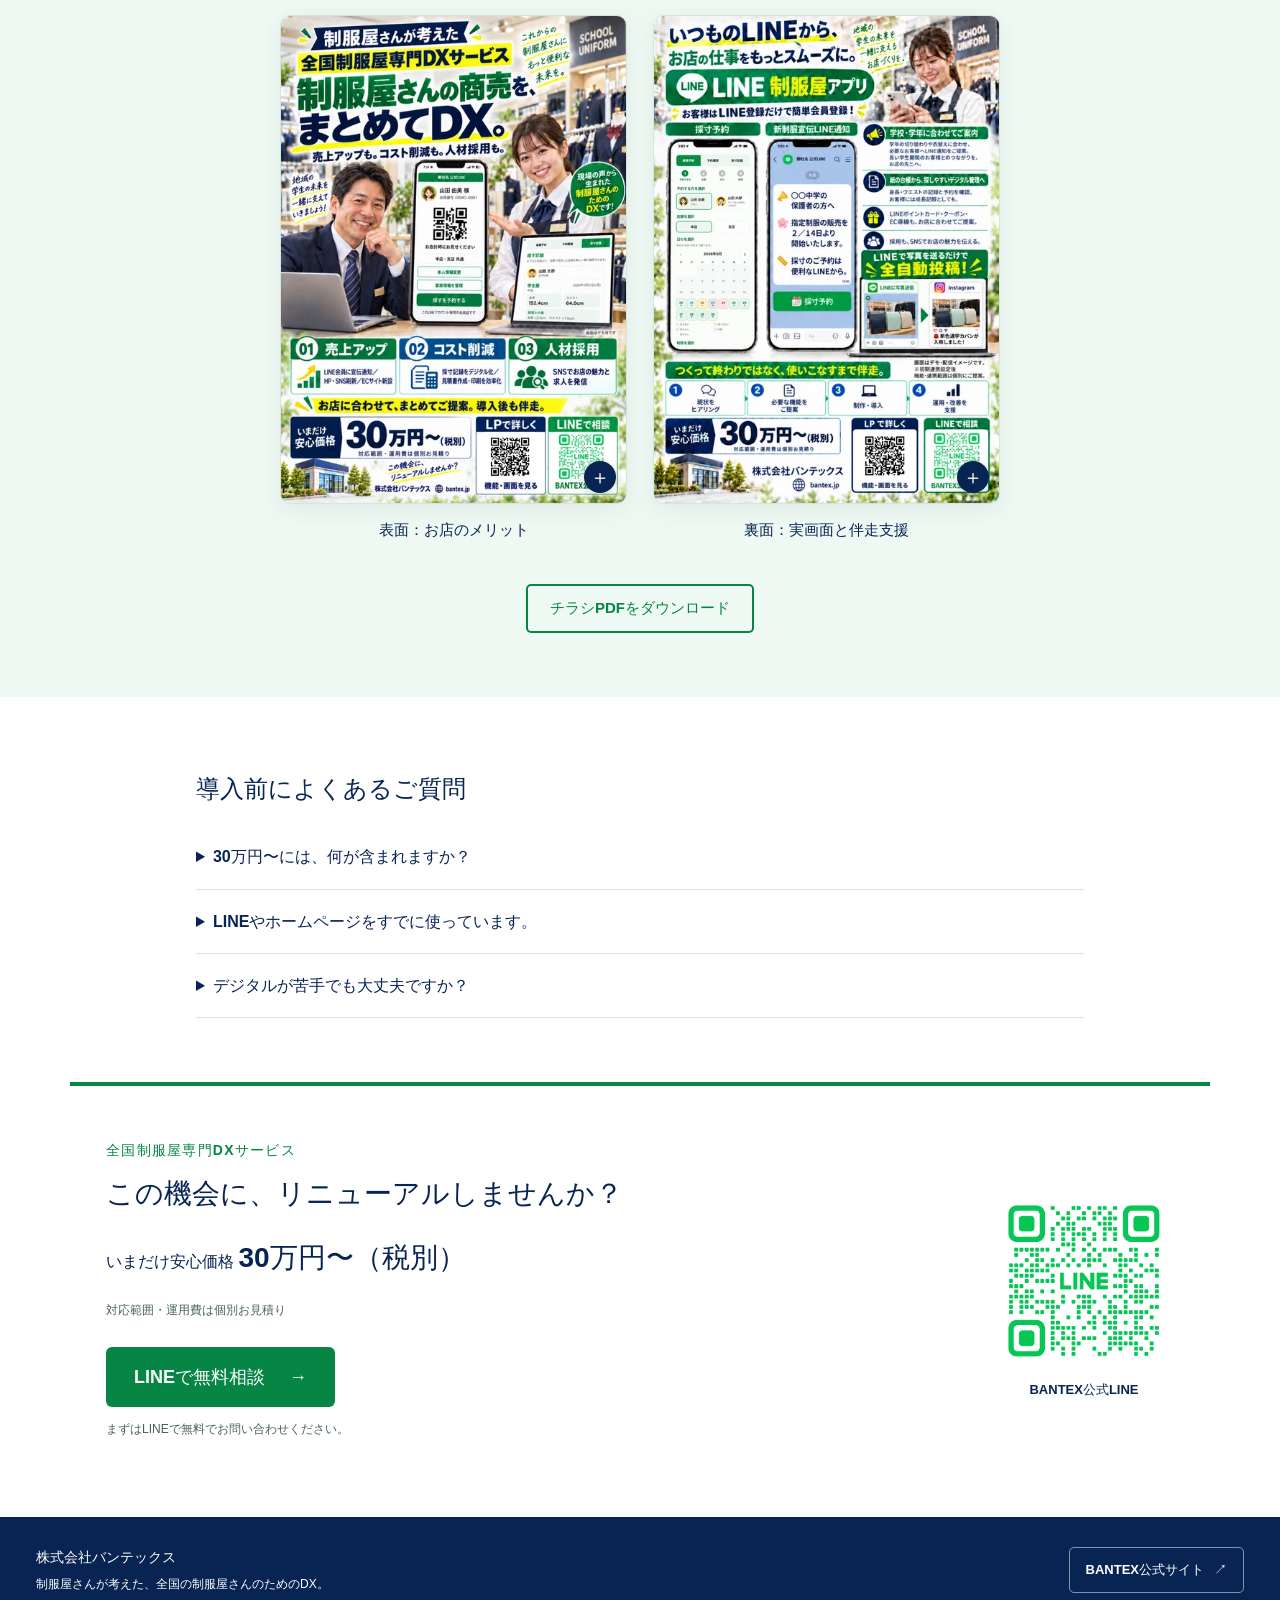
==== commit a4edea69: "Publish nationwide uniform retailer DX LP with BANTEX link and B5 flyer" ====
--- a/index.html
+++ b/index.html
@@ -3,119 +3,85 @@
 <head>
   <meta charset="utf-8">
   <meta name="viewport" content="width=device-width, initial-scale=1, viewport-fit=cover">
-  <title>制服店専用LINEアプリ｜買い替え時期を自動判断して売上につなげる</title>
-  <meta name="description" content="制服店専用のLINE会員アプリ。学校・学年・生年月日から入学、進級、衣替え、買い替えの時期を判断し、必要なお客様へLINEでご案内。会員・家族情報、採寸予約、採寸記録、自店ポイントをまとめて管理できます。">
+  <title>全国制服屋専門DXサービス｜売上・コスト・採用をまとめて支援｜BANTEX</title>
+  <meta name="description" content="制服屋さんが考えた全国制服屋専門DXサービス。LINE会員への宣伝通知、HP・SNS刷新、ECサイト新設、採寸記録のデジタル化、見積書作成・印刷、SNS採用支援をお店に合わせて提案し伴走。30万円〜（税別）。">
   <meta name="robots" content="noindex,nofollow,noarchive">
-  <meta name="theme-color" content="#062857">
+  <meta name="theme-color" content="#087f43">
+  <meta property="og:title" content="制服屋さんの商売を、まとめてDX。">
+  <meta property="og:description" content="制服屋さんが考えた全国制服屋専門DXサービス。売上アップ・コスト削減・人材採用を、導入後も伴走して支援。30万円〜（税別）。">
   <meta property="og:type" content="website">
-  <meta property="og:title" content="制服店専用LINEアプリ｜欲しい時期にLINEが届く">
-  <meta property="og:description" content="一斉配信ではなく、必要なお客様へ必要なタイミングで。制服店の売上と接客を支えるLINEアプリです。">
   <meta property="og:url" content="https://makoban.github.io/uniform-line-lp/">
-  <meta property="og:image" content="https://makoban.github.io/uniform-line-lp/assets/generated/01-hero-desktop-1536.jpg">
+  <meta property="og:image" content="https://makoban.github.io/uniform-line-lp/assets/hero-desktop-1280.webp">
   <link rel="canonical" href="https://makoban.github.io/uniform-line-lp/">
-  <link rel="stylesheet" href="styles.css">
-  <script type="application/ld+json">
-  {
-    "@context": "https://schema.org",
-    "@type": "Service",
-    "name": "制服店専用LINEアプリ",
-    "serviceType": "制服店向けLINE会員アプリ開発",
-    "provider": {
-      "@type": "Organization",
-      "name": "株式会社バンテックス",
-      "url": "https://bantex.jp/"
-    },
-    "areaServed": "JP",
-    "description": "学校・学年・生年月日をもとに入学、進級、衣替え、買い替えの時期を判断し、制服店から必要なお客様へLINEで案内する会員アプリ。会員・家族情報、会員QR、採寸予約、採寸記録、自店ポイント管理に対応する。"
-  }
-  </script>
+  <link rel="icon" href="data:,">
+  <link rel="stylesheet" href="styles.css?v=dx-20261005">
+  <script src="app.js?v=dx-20261005" defer></script>
+  <script type="application/ld+json">{"@context":"https://schema.org","@type":"Service","name":"全国制服屋専門DXサービス","serviceType":"制服店向けDX・LINEアプリ・HP・SNS・EC制作支援","areaServed":"JP","provider":{"@type":"Organization","name":"株式会社バンテックス","url":"https://bantex.jp/"},"description":"制服店の売上アップ、業務のデジタル化、SNS採用支援を店舗に合わせて提案し、制作・導入・運用改善を伴走支援します。"}</script>
 </head>
-<body data-status="public-review-noindex">
-  <a class="skip-link" href="#main">本文へ移動</a>
-
-  <main id="main" class="page-shell">
-    <section class="visual-block hero-block" aria-labelledby="hero-title">
-      <h1 id="hero-title" class="sr-only">制服屋さん限定。欲しい時期にLINEが届く、制服店専用LINEアプリ</h1>
-      <p class="sr-only">入学準備、買い替え、成長のタイミングを自動で判断し、お客様に必要な瞬間を逃さず売上につなげます。自動LINE配信、採寸予約、採寸記録、自店ポイント管理を、お店専用の仕組みとして設計します。</p>
+<body>
+  <a class="skip" href="#main">本文へ移動</a>
+  <header class="topbar">
+    <a class="brand" href="#main" aria-label="全国制服屋専門DXサービス トップ">BANTEX <span>制服店DX</span></a>
+    <nav aria-label="ページ内案内"><a href="#screens">実画面</a><a href="#flyer">チラシ</a><a class="mini-cta" href="https://lin.ee/nOxm8hI" target="_blank" rel="noopener noreferrer">LINEで相談</a></nav>
+  </header>
+  <main id="main">
+    <section class="image-section hero" aria-labelledby="hero-title">
+      <h1 id="hero-title" class="sr-only">制服屋さんが考えた全国制服屋専門DXサービス。制服屋さんの商売を、まとめてDX。</h1>
+      <p class="sr-only">売上アップ、コスト削減、人材採用。LINE・HP・SNS・ECをまとめてご提案。導入後も、お店に寄り添って伴走。いまだけ安心価格30万円〜（税別）。対応範囲・運用費は個別お見積り。</p>
       <picture>
-        <source media="(max-width: 700px)" srcset="assets/generated/01-hero-mobile-768.jpg 768w, assets/generated/01-hero-mobile-1024.jpg 1024w" sizes="100vw">
-        <source media="(min-width: 701px)" srcset="assets/generated/01-hero-desktop-1280.jpg 1280w, assets/generated/01-hero-desktop-1536.jpg 1536w" sizes="min(100vw, 1536px)">
-        <img src="assets/generated/01-hero-desktop-1280.jpg" alt="制服店専用LINEアプリの案内。親子が会員証と採寸予約をスマートフォンで確認している" width="1536" height="1024" fetchpriority="high" decoding="async">
+        <source media="(max-width:700px)" srcset="assets/hero-mobile-640.webp 640w, assets/hero-mobile-960.webp 960w" sizes="100vw">
+        <img src="assets/hero-desktop-1280.webp" srcset="assets/hero-desktop-1280.webp 1280w, assets/hero-desktop-1672.webp 1672w" sizes="(min-width:1536px) 1536px, 100vw" width="1672" height="940" fetchpriority="high" decoding="async" alt="制服屋さんの商売をまとめてDX。制服店主とスタッフが会員証と採寸記録を見せている。売上アップ、コスト削減、人材採用、30万円から税別。">
       </picture>
+      <a class="image-cta hero-cta" href="https://lin.ee/nOxm8hI" target="_blank" rel="noopener noreferrer" aria-label="BANTEX公式LINEで無料相談"><span class="sr-only">LINEで無料相談</span></a>
     </section>
-
-    <section class="visual-block" aria-labelledby="timing-title">
-      <h2 id="timing-title" class="sr-only">売上アップの鍵は、欲しい時に届けること</h2>
-      <p class="sr-only">お子さまの学校、学年、生年月日を登録。入学、進級、衣替え、成長による切り替わり時期を判断し、買い替え、採寸、予約の案内をLINEで送ります。一斉配信ではなく、必要なお客様へ必要なタイミングで届けます。</p>
+    <section class="image-section benefits" aria-labelledby="benefits-title">
+      <h2 id="benefits-title" class="sr-only">売上・業務・採用を、まとめて変える。</h2>
+      <div class="sr-only">
+        <h3>売上アップ</h3><p>必要な時期に、買い替えをご案内。LINE会員へ宣伝通知、HP・SNSを刷新、ECサイトを新設。</p>
+        <h3>コスト削減</h3><p>紙を減らし、探す・書く手間を軽く。採寸記録をデジタル化。予約と履歴をまとめて確認。見積書の作成・印刷を効率化。</p>
+        <h3>人材採用</h3><p>働くお店の魅力をSNSから。職場の雰囲気を発信、求人情報を届ける、応募につながる導線づくり。</p>
+        <p>お店に合わせて必要なところから。ヒアリング、ご提案、制作・導入、運用・改善。つくって終わりではなく、使いこなすまで伴走。</p>
+      </div>
       <picture>
-        <source media="(max-width: 700px)" srcset="assets/generated/02-timing-mobile-768.jpg 768w, assets/generated/02-timing-mobile-1024.jpg 1024w" sizes="100vw">
-        <source media="(min-width: 701px)" srcset="assets/generated/02-timing-desktop-1280.jpg 1280w, assets/generated/02-timing-desktop-1536.jpg 1536w" sizes="min(100vw, 1536px)">
-        <img src="assets/generated/02-timing-desktop-1280.jpg" alt="子ども情報の登録から切り替わり時期の判断、LINE案内、来店・予約・購入までの流れ" width="1536" height="1024" loading="lazy" decoding="async">
+        <source media="(max-width:700px)" srcset="assets/benefits-mobile-640.webp 640w, assets/benefits-mobile-960.webp 960w" sizes="100vw">
+        <img src="assets/benefits-desktop-1280.webp" srcset="assets/benefits-desktop-1280.webp 1280w, assets/benefits-desktop-1448.webp 1448w" sizes="(min-width:1536px) 1536px, 100vw" width="1448" height="1086" loading="lazy" decoding="async" alt="売上アップはLINE通知・HPとSNS刷新・EC新設。コスト削減は採寸デジタル化・予約履歴管理・見積書の効率化。採用はSNSで職場と求人を発信。導入後も伴走サポート。">
       </picture>
+      <a class="image-cta benefits-cta" href="https://lin.ee/nOxm8hI" target="_blank" rel="noopener noreferrer" aria-label="BANTEX公式LINEで無料相談"><span class="sr-only">LINEで無料相談</span></a>
     </section>
-
-    <section class="visual-block" aria-labelledby="features-title">
-      <h2 id="features-title" class="sr-only">制服選びの面倒を、いつものLINEで簡単に</h2>
-      <p class="sr-only">会員・家族情報、採寸予約、身長とウエストの採寸記録、自店ポイントの残高・履歴・特典をLINEで管理できます。お客様にとって、採寸履歴はお子様の成長記録にもなります。</p>
-      <picture>
-        <source media="(max-width: 700px)" srcset="assets/generated/03-features-mobile-768.jpg 768w, assets/generated/03-features-mobile-1024.jpg 1024w" sizes="100vw">
-        <source media="(min-width: 701px)" srcset="assets/generated/03-features-desktop-1280.jpg 1280w, assets/generated/03-features-desktop-1536.jpg 1536w" sizes="min(100vw, 1536px)">
-        <img src="assets/generated/03-features-desktop-1280.jpg" alt="会員・家族情報、採寸予約、採寸記録、自店ポイントの4機能と、お子様の成長記録としての採寸履歴" width="1536" height="1024" loading="lazy" decoding="async">
-      </picture>
+    <section id="screens" class="content-section" aria-labelledby="screens-title">
+      <p class="eyebrow">LINE制服屋アプリ</p>
+      <h2 id="screens-title"><span class="phrase">実画面で、</span><span class="phrase">できることを確認。</span></h2>
+      <p class="lead"><span class="phrase">お客様はLINE登録だけで</span><span class="phrase">簡単会員登録。</span><span class="phrase">長い学生期間のつながりを、</span><span class="phrase">お店の売上へ。</span></p>
+      <div class="screens-grid">
+        <figure><button class="zoom" data-image="assets/member-780.webp" data-caption="会員・家族情報：お店専用の会員証。架空データの画面確認例です。" aria-label="会員・家族情報の実画面を拡大"><img src="assets/member-390.webp" width="390" height="977" loading="lazy" decoding="async" alt="御社名公式と表示した実装済み会員証のデモ画面。会員QR、家族情報、採寸予約。"></button><figcaption>会員・家族情報<span>LINEから会員証を表示</span></figcaption></figure>
+        <figure><button class="zoom" data-image="assets/reservation-780.webp" data-caption="採寸予約：対象者、店舗、日付、時間を選ぶ実画面のデモです。" aria-label="採寸予約の実画面を拡大"><img src="assets/reservation-390.webp" width="390" height="1214" loading="lazy" decoding="async" alt="家族や店舗、空き日を選べる採寸予約カレンダーのデモ画面。"></button><figcaption>採寸予約<span>空き日から迷わず予約</span></figcaption></figure>
+        <figure><button class="zoom" data-image="assets/measurement-780.webp" data-caption="採寸記録：身長・ウエストと前回との差を確認できます。架空データです。" aria-label="採寸記録の実画面を拡大"><img src="assets/measurement-390.webp" width="390" height="937" loading="lazy" decoding="async" alt="身長152.4センチ、ウエスト64.0センチと前回との差を確認する採寸記録デモ。"></button><figcaption>採寸記録・履歴<span>お客様には成長記録にも</span></figcaption></figure>
+        <figure><button class="zoom" data-image="assets/points-demo-780.webp" data-caption="LINEポイントカード：既存デモの画面例です。付与・利用・EC連携条件は個別に設計します。" aria-label="LINEポイントカードのデモ画面を拡大"><img src="assets/points-demo-390.webp" width="390" height="844" loading="lazy" decoding="async" alt="ポイント残高1250ポイントと利用履歴を表示する既存デモの画面例。"></button><figcaption>LINEポイントカード<span>お店のルールでご提案</span></figcaption></figure>
+      </div>
+      <figure class="staff-screen"><button class="zoom" data-image="assets/staff-calendar-1440.webp" data-caption="店舗予約管理：公開予定と店舗予約を分けて確認するローカル実画面の例です。" aria-label="店舗予約管理の実画面を拡大"><img src="assets/staff-calendar-390.webp" srcset="assets/staff-calendar-390.webp 390w, assets/staff-calendar-1440.webp 1440w" sizes="(max-width:700px) calc(100vw - 40px), 900px" width="1440" height="1201" loading="lazy" decoding="async" alt="店舗別の採寸予約カレンダーと日別の空き枠を一覧で確認する実画面の例。"></button><figcaption>店舗の予約管理も、ひとつの画面から。</figcaption></figure>
+      <p class="note">画面は既存アプリのデモ用スクリーンショットです。実顧客データは使用していません。採用する機能・連携範囲は個別にご提案します。</p>
     </section>
-
-    <section class="visual-block" aria-labelledby="journey-title">
-      <h2 id="journey-title" class="sr-only">お客様は、届いたLINEから迷わず動ける</h2>
-      <p class="sr-only">買い替えのお知らせを受け取り、お子さまを選んで空き時間を予約し、前回の採寸記録を見ながら安心して来店できます。</p>
-      <picture>
-        <source media="(max-width: 700px)" srcset="assets/generated/04-journey-mobile-768.jpg 768w, assets/generated/04-journey-mobile-1024.jpg 1024w" sizes="100vw">
-        <source media="(min-width: 701px)" srcset="assets/generated/04-journey-desktop-1280.jpg 1280w, assets/generated/04-journey-desktop-1536.jpg 1536w" sizes="min(100vw, 1536px)">
-        <img src="assets/generated/04-journey-desktop-1280.jpg" alt="LINEのお知らせ、採寸予約、採寸記録を使って親子が安心して来店する流れ" width="1536" height="1024" loading="lazy" decoding="async">
-      </picture>
+    <section id="flyer" class="content-section flyer-section" aria-labelledby="flyer-title">
+      <p class="eyebrow">B5両面・営業資料</p>
+      <h2 id="flyer-title"><span class="phrase">お店の未来を、</span><span class="phrase">一枚から。</span></h2>
+      <div class="flyer-grid">
+        <figure><button class="zoom" data-image="assets/flyer-front-1054.webp" data-caption="B5チラシ表面：売上アップ・コスト削減・人材採用をまとめてご提案。" aria-label="B5チラシ表面を拡大"><img src="assets/flyer-front-480.webp" width="1054" height="1492" loading="lazy" decoding="async" alt="全国制服屋専門DXサービス B5両面チラシの表面。"></button><figcaption>表面：お店のメリット</figcaption></figure>
+        <figure><button class="zoom" data-image="assets/flyer-back-1054.webp" data-caption="B5チラシ裏面：実画面と制作・導入・運用改善の伴走支援。" aria-label="B5チラシ裏面を拡大"><img src="assets/flyer-back-480.webp" width="1054" height="1492" loading="lazy" decoding="async" alt="採寸予約の実画面と新制服宣伝LINE通知、LINEからInstagramへの写真投稿連携例を載せたB5チラシ裏面。"></button><figcaption>裏面：実画面と伴走支援</figcaption></figure>
+      </div>
+      <a class="outline-button" href="uniform-dx-b5.pdf" download>チラシPDFをダウンロード</a>
     </section>
-
-    <section class="visual-block" aria-labelledby="operations-title">
-      <h2 id="operations-title" class="sr-only">配信も顧客管理も、ひとつの画面から</h2>
-      <p class="sr-only">学校、学年、購入履歴で顧客を選び、入学前、衣替え、買い替え時期の自動配信を設定。店舗別の採寸予約、身長、ウエスト、ポイントの付与・利用履歴を一つの管理画面で確認できます。</p>
-      <picture>
-        <source media="(max-width: 700px)" srcset="assets/generated/05-operations-mobile-768.jpg 768w, assets/generated/05-operations-mobile-1024.jpg 1024w" sizes="100vw">
-        <source media="(min-width: 701px)" srcset="assets/generated/05-operations-desktop-1280.jpg 1280w, assets/generated/05-operations-desktop-1536.jpg 1536w" sizes="min(100vw, 1536px)">
-        <img src="assets/generated/05-operations-desktop-1280.jpg" alt="顧客抽出、自動配信、予約・採寸、ポイントを管理する制服店向け画面" width="1536" height="1024" loading="lazy" decoding="async">
-      </picture>
+    <section class="content-section faq" aria-labelledby="faq-title">
+      <h2 id="faq-title">導入前によくあるご質問</h2>
+      <details><summary>30万円〜には、何が含まれますか？</summary><p>まず現在のお店の運用と優先したい課題を伺い、対応範囲を個別にお見積りします。すべての機能が一律30万円に含まれるという意味ではありません。運用費や外部サービスの利用料も事前にご説明します。</p></details>
+      <details><summary>LINEやホームページをすでに使っています。</summary><p>現在の仕組みを確認し、活かせるものは活かしながらご提案します。LINE通知や予約、採寸記録、HP・SNS・ECの中から、必要なところを選んで進められます。</p></details>
+      <details><summary>デジタルが苦手でも大丈夫ですか？</summary><p>店主さんとスタッフさんの実際の業務を伺い、無理なく使える方法を一緒に考えます。制作だけでなく、導入時の使い方と運用・改善も支援します。</p></details>
     </section>
-
-    <section class="visual-block closing-block" aria-labelledby="cta-title">
-      <h2 id="cta-title" class="sr-only">まずは、あなたのお店専用のデモから</h2>
-      <p class="sr-only">現在の顧客台帳、予約方法、ポイント運用を伺い、ヒアリング、デモ作成、小さな導入、運用改善の順に、必要な機能から設計します。まずはLINEで無料でお問い合わせください。</p>
-      <picture>
-        <source media="(max-width: 700px)" srcset="assets/generated/07-cta-mobile-768.jpg 768w, assets/generated/07-cta-mobile-1024.jpg 1024w" sizes="100vw">
-        <source media="(min-width: 701px)" srcset="assets/generated/07-cta-desktop-1280.jpg 1280w, assets/generated/07-cta-desktop-1536.jpg 1536w" sizes="min(100vw, 1536px)">
-        <img src="assets/generated/07-cta-desktop-1280.jpg" alt="制服店専用LINEアプリのヒアリング、デモ作成、小さな導入、運用改善の流れと、LINEでの無料問い合わせ案内" width="1536" height="1024" loading="lazy" decoding="async">
-      </picture>
-      <a class="line-contact-hotspot" href="https://lin.ee/5b8JT4C" target="_blank" rel="noopener noreferrer" aria-label="BANTEX公式LINEで無料でお問い合わせ">
-        <span class="sr-only">まずはLINEで無料でお問い合わせください</span>
-      </a>
-    </section>
-
-    <section class="sr-only" aria-labelledby="faq-title">
-      <h2 id="faq-title">制服店専用LINEアプリのよくある質問</h2>
-      <details>
-        <summary>既存のLINE公式アカウントを使えますか？</summary>
-        <p>現在のLINE公式アカウントと運用方法を確認し、友だちとの関係を活かせる連携方法を設計します。</p>
-      </details>
-      <details>
-        <summary>買い替え時期は何から判断しますか？</summary>
-        <p>お子さまの学校、学年、生年月日と、店舗が設定した入学、進級、衣替え、買い替えのルールを組み合わせて判断します。</p>
-      </details>
-      <details>
-        <summary>採寸記録は何を保存しますか？</summary>
-        <p>基本の採寸記録は身長とウエストです。店舗、採寸日、品目、メモとともに履歴で確認できます。</p>
-      </details>
-      <details>
-        <summary>ポイント制度もお店ごとに変えられますか？</summary>
-        <p>付与、利用、特典の考え方を伺い、自店の運用ルールに合わせて設計します。</p>
-      </details>
+    <section id="contact" class="contact" aria-labelledby="contact-title">
+      <div><p class="eyebrow">全国制服屋専門DXサービス</p><h2 id="contact-title"><span class="phrase">この機会に、</span><span class="phrase">リニューアルしませんか？</span></h2><p><span class="phrase">いまだけ安心価格</span> <strong class="keep">30万円〜（税別）</strong></p><p class="note">対応範囲・運用費は個別お見積り</p><a class="primary-button" href="https://lin.ee/nOxm8hI" target="_blank" rel="noopener noreferrer">LINEで無料相談 <span aria-hidden="true">→</span></a><p class="note">まずはLINEで無料でお問い合わせください。</p></div>
+      <a class="qr-link" href="https://lin.ee/nOxm8hI" target="_blank" rel="noopener noreferrer" aria-label="BANTEX公式LINEを開く"><img src="assets/bantex-line-qr.png" width="540" height="540" loading="lazy" alt="BANTEX公式LINE問い合わせQRコード"><span>BANTEX公式LINE</span></a>
     </section>
   </main>
+  <footer><div class="footer-info"><span class="footer-name">株式会社バンテックス</span><span>制服屋さんが考えた、全国の制服屋さんのためのDX。</span></div><a class="company-site" href="https://bantex.jp/" target="_blank" rel="noopener noreferrer">BANTEX公式サイト <span aria-hidden="true">↗</span></a></footer>
+  <dialog id="imageDialog" aria-labelledby="dialogTitle"><div class="dialog-toolbar"><h2 id="dialogTitle">画面を拡大</h2><button id="closeDialog" type="button" aria-label="拡大表示を閉じる">閉じる ×</button></div><div class="dialog-scroll"><img id="dialogImage" alt=""><p id="dialogCaption"></p></div></dialog>
 </body>
 </html>
--- a/styles.css
+++ b/styles.css
@@ -1,142 +1,10 @@
-:root {
-  color-scheme: light;
-  --navy: #062857;
-  --green: #009844;
-  --yellow: #ffe112;
-  --paper: #f4f8f6;
-  --shadow: 0 18px 56px rgba(6, 40, 87, .13);
-}
-
-*, *::before, *::after {
-  box-sizing: border-box;
-}
-
-html {
-  scroll-behavior: smooth;
-  background: var(--paper);
-}
-
-body {
-  margin: 0;
-  min-width: 0;
-  color: var(--navy);
-  background:
-    radial-gradient(circle at 10% 4%, rgba(0, 152, 68, .08), transparent 24rem),
-    radial-gradient(circle at 92% 18%, rgba(0, 160, 210, .08), transparent 28rem),
-    var(--paper);
-  font-family: "Noto Sans JP", "Hiragino Sans", "Yu Gothic", "YuGothic", sans-serif;
-}
-
-img, picture {
-  display: block;
-  max-width: 100%;
-}
-
-.page-shell {
-  width: min(100%, 1584px);
-  margin-inline: auto;
-  padding: clamp(6px, 1.5vw, 24px);
-}
-
-.visual-block {
-  position: relative;
-  width: 100%;
-  aspect-ratio: 3 / 2;
-  background: #fff;
-  border: 1px solid rgba(6, 40, 87, .08);
-  border-radius: clamp(10px, 1.6vw, 26px);
-  box-shadow: var(--shadow);
-  overflow: clip;
-}
-
-.visual-block + .visual-block {
-  margin-top: clamp(8px, 1.4vw, 22px);
-}
-
-.visual-block picture,
-.visual-block img {
-  width: 100%;
-  height: 100%;
-}
-
-.visual-block img {
-  object-fit: contain;
-  background: #fff;
-}
-
-.line-contact-hotspot {
-  position: absolute;
-  z-index: 2;
-  top: 81%;
-  left: 19.2%;
-  width: 61.6%;
-  height: 10.5%;
-  border-radius: 999px;
-}
-
-.line-contact-hotspot:hover {
-  background: rgba(255, 255, 255, .1);
-}
-
-.line-contact-hotspot:focus-visible {
-  outline: 4px solid #00b900;
-  outline-offset: -4px;
-}
-
-.skip-link {
-  position: fixed;
-  z-index: 30;
-  top: 8px;
-  left: 8px;
-  padding: 10px 14px;
-  color: #fff;
-  background: var(--navy);
-  border-radius: 8px;
-  transform: translateY(-160%);
-}
-
-.skip-link:focus {
-  transform: none;
-}
-
-.sr-only {
-  position: absolute !important;
-  width: 1px !important;
-  height: 1px !important;
-  padding: 0 !important;
-  margin: -1px !important;
-  overflow: hidden !important;
-  clip: rect(0, 0, 0, 0) !important;
-  white-space: nowrap !important;
-  border: 0 !important;
-}
-
-@media (max-width: 700px) {
-  .page-shell {
-    padding: 4px;
-  }
-
-  .visual-block {
-    aspect-ratio: 2 / 3;
-    border-radius: 10px;
-    box-shadow: 0 8px 24px rgba(6, 40, 87, .12);
-  }
-
-  .visual-block + .visual-block {
-    margin-top: 8px;
-  }
-
-  .line-contact-hotspot {
-    top: 83.8%;
-    left: 2.4%;
-    width: 95.2%;
-    height: 8.3%;
-  }
-
-}
-
-@media (prefers-reduced-motion: reduce) {
-  html {
-    scroll-behavior: auto;
-  }
-}
+:root{--navy:#082452;--green:#078545;--mint:#eff9f3;--line:#d2e8da;--yellow:#fff136;font-family:"Hiragino Kaku Gothic ProN","Yu Gothic",Meiryo,sans-serif;color:var(--navy);background:#fff;font-weight:500;font-synthesis:none}
+*,*::before,*::after{box-sizing:border-box}html{scroll-behavior:smooth}body{margin:0}a{color:inherit}button{font:inherit;cursor:pointer}img{display:block;max-width:100%;height:auto}h1,h2,h3{line-break:strict;text-wrap:balance}p,li{line-break:strict;word-break:normal;overflow-wrap:normal;text-wrap:pretty;line-height:1.8}h2{font-size:32px;line-height:1.5;margin:10px 0 18px}.phrase,.keep{display:inline-block;max-width:100%;white-space:nowrap}figure{margin:0;min-width:0}section{scroll-margin-top:80px}a:focus-visible,button:focus-visible,summary:focus-visible{outline:3px solid #126dda;outline-offset:4px}.sr-only{position:absolute;width:1px;height:1px;padding:0;margin:-1px;clip:rect(0,0,0,0);clip-path:inset(50%);white-space:nowrap;overflow:hidden}.skip{position:absolute;left:12px;top:-100px;background:#fff;padding:12px;z-index:10}.skip:focus{top:10px}
+.topbar{max-width:1536px;margin:auto;min-height:64px;display:flex;gap:16px;align-items:center;justify-content:space-between;padding:12px 28px;border-bottom:1px solid var(--line)}.brand{text-decoration:none;font-weight:900;letter-spacing:.035em;font-size:22px;white-space:nowrap}.brand span{font-size:13px;margin-left:12px}.topbar nav{display:flex;align-items:center;gap:24px;min-width:0;font-size:14px;font-weight:700}.topbar nav a{text-decoration:none;white-space:nowrap}.mini-cta{padding:9px 16px;color:#fff;background:var(--green);border-radius:5px}
+.image-section{position:relative;max-width:1536px;margin:auto;line-height:0}.image-section picture,.image-section img{display:block;width:100%}.hero img{aspect-ratio:1672/940}.benefits img{aspect-ratio:1448/1086}.image-cta{position:absolute;display:block;border-radius:50px;transition:background .2s}.image-cta:hover{background:rgba(255,255,255,.12)}.hero-cta{left:1.2%;top:83.8%;width:50.8%;height:13.6%}.benefits-cta{left:74.3%;top:83.4%;width:24%;height:7%}
+.content-section{max-width:1140px;margin:auto;padding:64px 36px}.eyebrow{color:var(--green);font-size:14px;letter-spacing:.09em;font-weight:800;margin:0}.lead{font-size:18px;margin:0 0 32px;max-width:800px}.screens-grid{display:grid;grid-template-columns:repeat(4,minmax(0,1fr));gap:24px}.zoom{display:block;border:1px solid var(--line);border-radius:10px;background:#f9fdfb;width:100%;padding:0;overflow:hidden;position:relative}.zoom:hover{border-color:var(--green)}.screens-grid .zoom{height:380px}.screens-grid img{width:100%;height:100%;object-fit:cover;object-position:top}.zoom::after{content:"＋";position:absolute;right:10px;bottom:10px;display:grid;place-items:center;width:32px;height:32px;border-radius:50%;background:var(--navy);color:white;font-size:20px;box-shadow:0 2px 8px #0002}figcaption{font-size:15px;font-weight:800;margin-top:14px;line-height:1.6}figcaption span{display:block;font-size:12px;font-weight:500;color:#49605a;margin-top:4px}.staff-screen{max-width:900px;margin:40px auto 24px}.staff-screen .zoom{max-height:430px}.staff-screen img{width:100%}.note{font-size:12px;color:#4a635a;margin:12px 0;line-height:1.8}.flyer-section{background:var(--mint);max-width:1536px;text-align:center}.flyer-grid{display:grid;grid-template-columns:repeat(2,minmax(0,1fr));gap:26px;max-width:720px;margin:24px auto}.flyer-grid .zoom{box-shadow:0 5px 22px #05245212}.flyer-grid img{width:100%}.outline-button{display:inline-block;margin-top:18px;border:2px solid var(--green);color:var(--green);padding:13px 22px;text-decoration:none;font-size:15px;font-weight:800;border-radius:5px}
+.faq{max-width:960px}.faq h2{font-size:24px}.faq details{border-bottom:1px solid var(--line);padding:18px 0}.faq summary{cursor:pointer;font-size:16px;font-weight:800;line-height:1.7}.faq p{font-size:14px;color:#39574e;margin:12px 0 0}.contact{max-width:1140px;margin:auto;display:grid;grid-template-columns:minmax(0,1fr) 180px;gap:50px;align-items:center;padding:52px 36px 64px;border-top:4px solid var(--green)}.contact h2{font-size:28px;margin-bottom:18px}.contact strong{font-size:28px}.primary-button{display:inline-flex;align-items:center;gap:24px;background:var(--green);color:white;font-size:18px;font-weight:800;padding:18px 28px;text-decoration:none;border-radius:6px;margin-top:14px;white-space:nowrap}.qr-link{text-align:center;text-decoration:none;font-size:13px;font-weight:800}.qr-link img{width:180px;padding:6px;background:#fff}.qr-link span{display:block;margin-top:10px}footer{max-width:1536px;margin:auto;background:var(--navy);color:#fff;padding:28px 36px;display:flex;gap:20px;flex-wrap:wrap;justify-content:space-between;font-size:12px;line-height:1.8}footer a{font-weight:800;text-decoration:none}
+footer{align-items:center}.footer-info{display:grid;gap:4px;min-width:0}.footer-name{font-size:14px;font-weight:800;white-space:nowrap}.company-site{display:inline-flex;align-items:center;gap:10px;min-height:44px;padding:10px 16px;border:1px solid #ffffff80;border-radius:5px;font-size:13px;white-space:nowrap}.company-site:hover{background:#ffffff14}
+dialog{width:min(95vw,1100px);max-width:calc(100% - 24px);max-height:calc(100dvh - 32px);padding:0;border:0;border-radius:12px;color:var(--navy);box-shadow:0 20px 80px #0005}dialog::backdrop{background:#061c36dd}.dialog-toolbar{display:flex;align-items:center;justify-content:space-between;gap:16px;padding:12px 18px;background:white;border-bottom:1px solid var(--line)}.dialog-toolbar h2{font-size:16px;margin:0}.dialog-toolbar button{border:1px solid var(--line);border-radius:5px;padding:8px 14px;background:var(--mint);color:var(--navy);font-size:14px;white-space:nowrap}.dialog-scroll{max-height:calc(100dvh - 110px);overflow-y:auto;padding:18px;background:#f4f9f6}.dialog-scroll img{margin:auto;width:auto;max-width:100%;max-height:none}.dialog-scroll p{font-size:13px;margin:16px auto 0;max-width:760px}
+@media(max-width:700px){.topbar{padding:10px 14px;min-height:58px;gap:12px}.brand{font-size:17px}.brand span{display:none}.topbar nav{gap:12px;font-size:12px}.mini-cta{padding:8px 10px}.hero img{aspect-ratio:1122/1402}.benefits img{aspect-ratio:1024/1536}.hero-cta{left:2.6%;top:90%;width:95%;height:8.2%}.benefits-cta{left:62.5%;top:86.6%;width:35.7%;height:6.5%}.content-section{padding:38px 20px}h2{font-size:24px}.lead{font-size:15px}.screens-grid{grid-template-columns:repeat(2,minmax(0,1fr));gap:22px 14px}.screens-grid .zoom{height:260px}figcaption{font-size:13px;margin-top:10px}figcaption span{font-size:11px}.staff-screen{margin-top:26px}.staff-screen .zoom{max-height:230px}.flyer-grid{gap:14px}.outline-button{font-size:13px;padding:12px 18px}.faq h2{font-size:21px}.faq summary{font-size:15px}.contact{padding:38px 20px;grid-template-columns:minmax(0,1fr);gap:26px}.contact h2{font-size:21px}.contact strong{font-size:26px}.contact .qr-link{width:160px}.qr-link img{width:160px}.primary-button{padding:15px 24px;font-size:16px}footer{padding:24px 20px;gap:8px;font-size:11px}.dialog-toolbar{padding:10px 12px}.dialog-scroll{padding:10px}}
+@media(prefers-reduced-motion:reduce){html{scroll-behavior:auto}.image-cta{transition:none}}
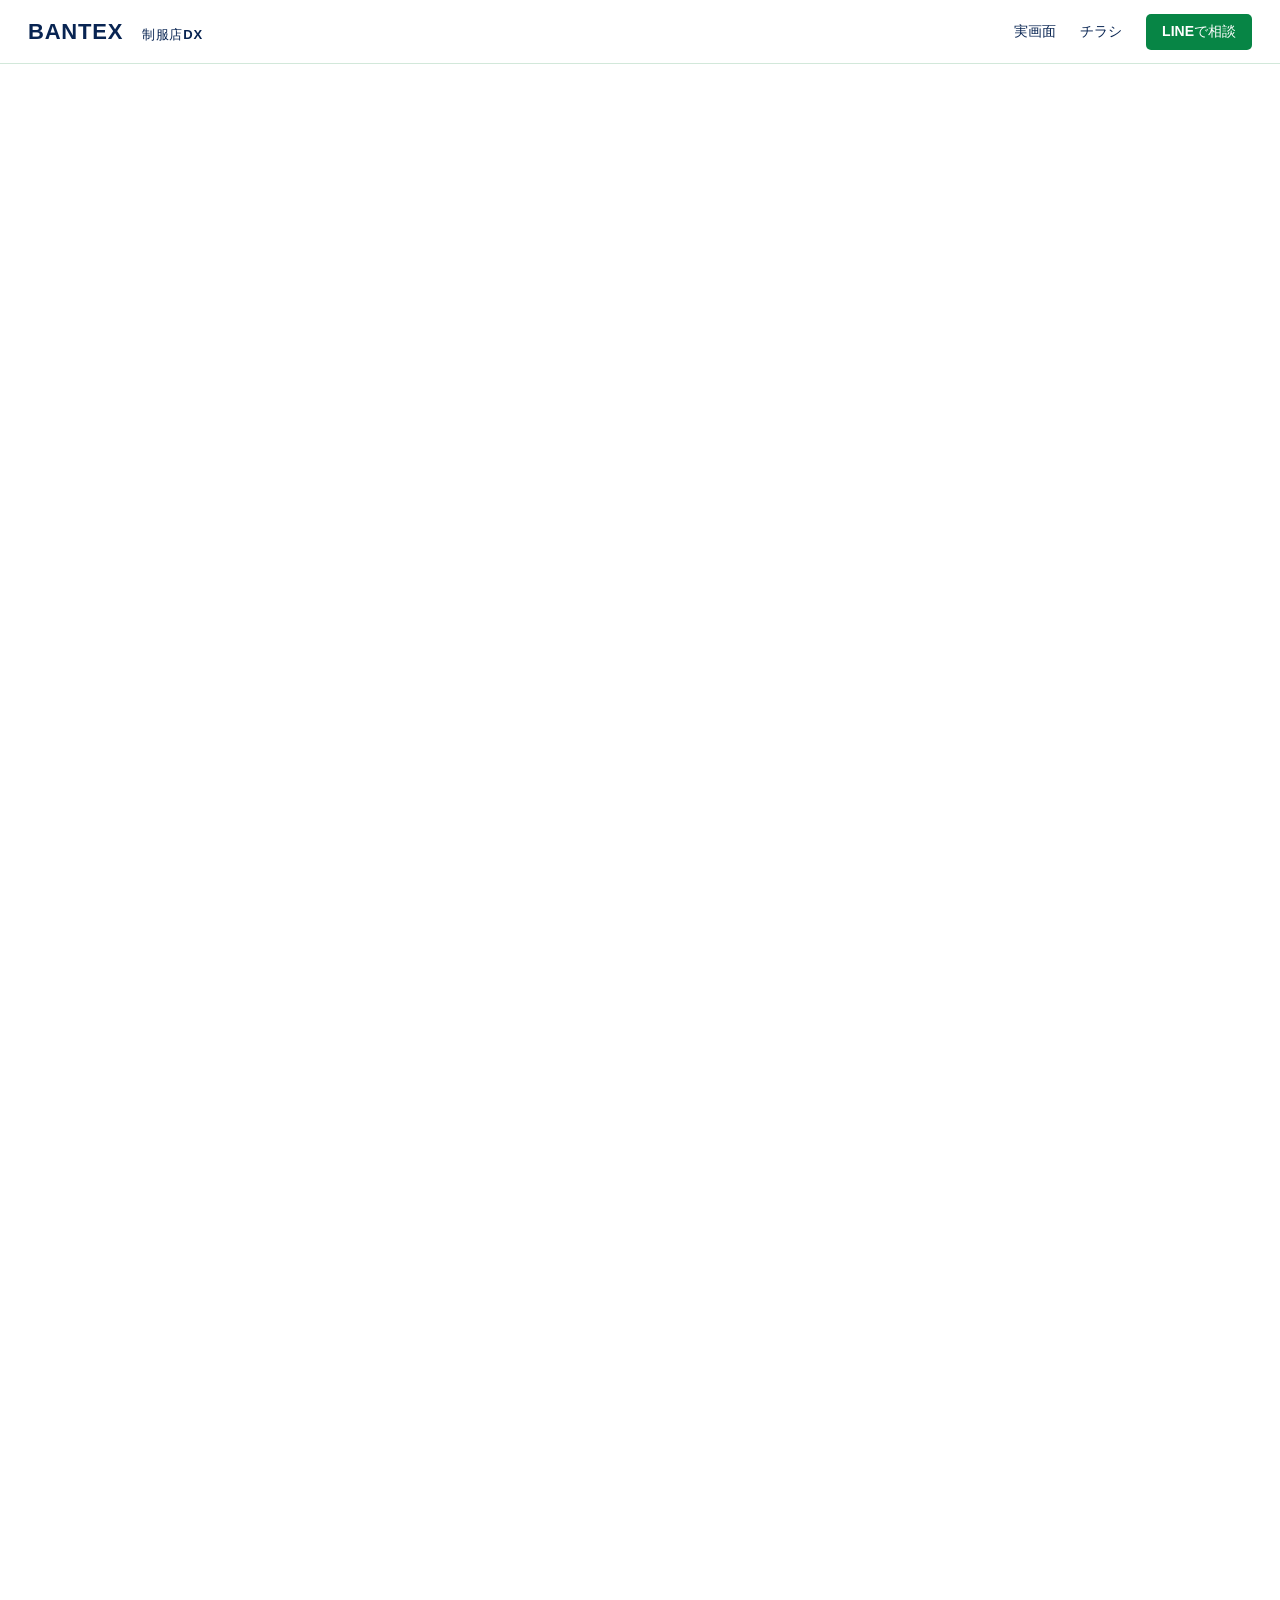
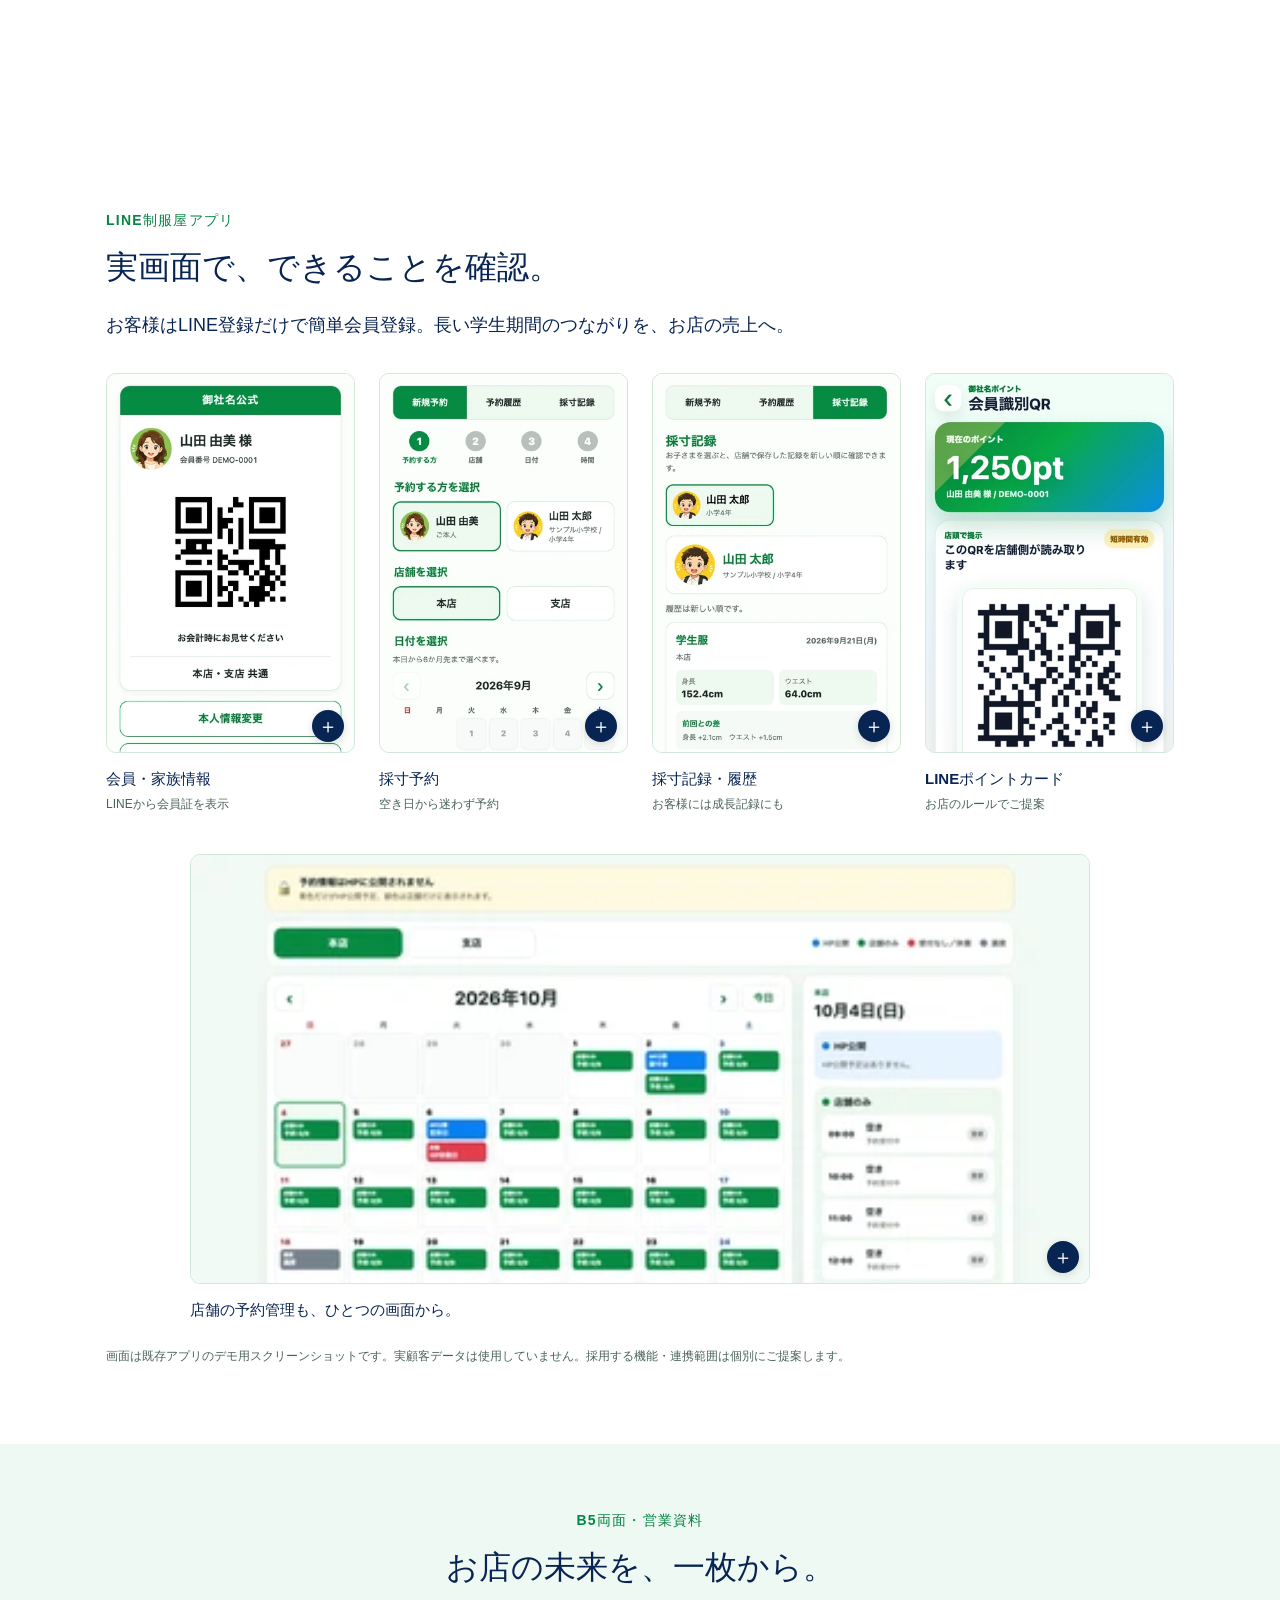
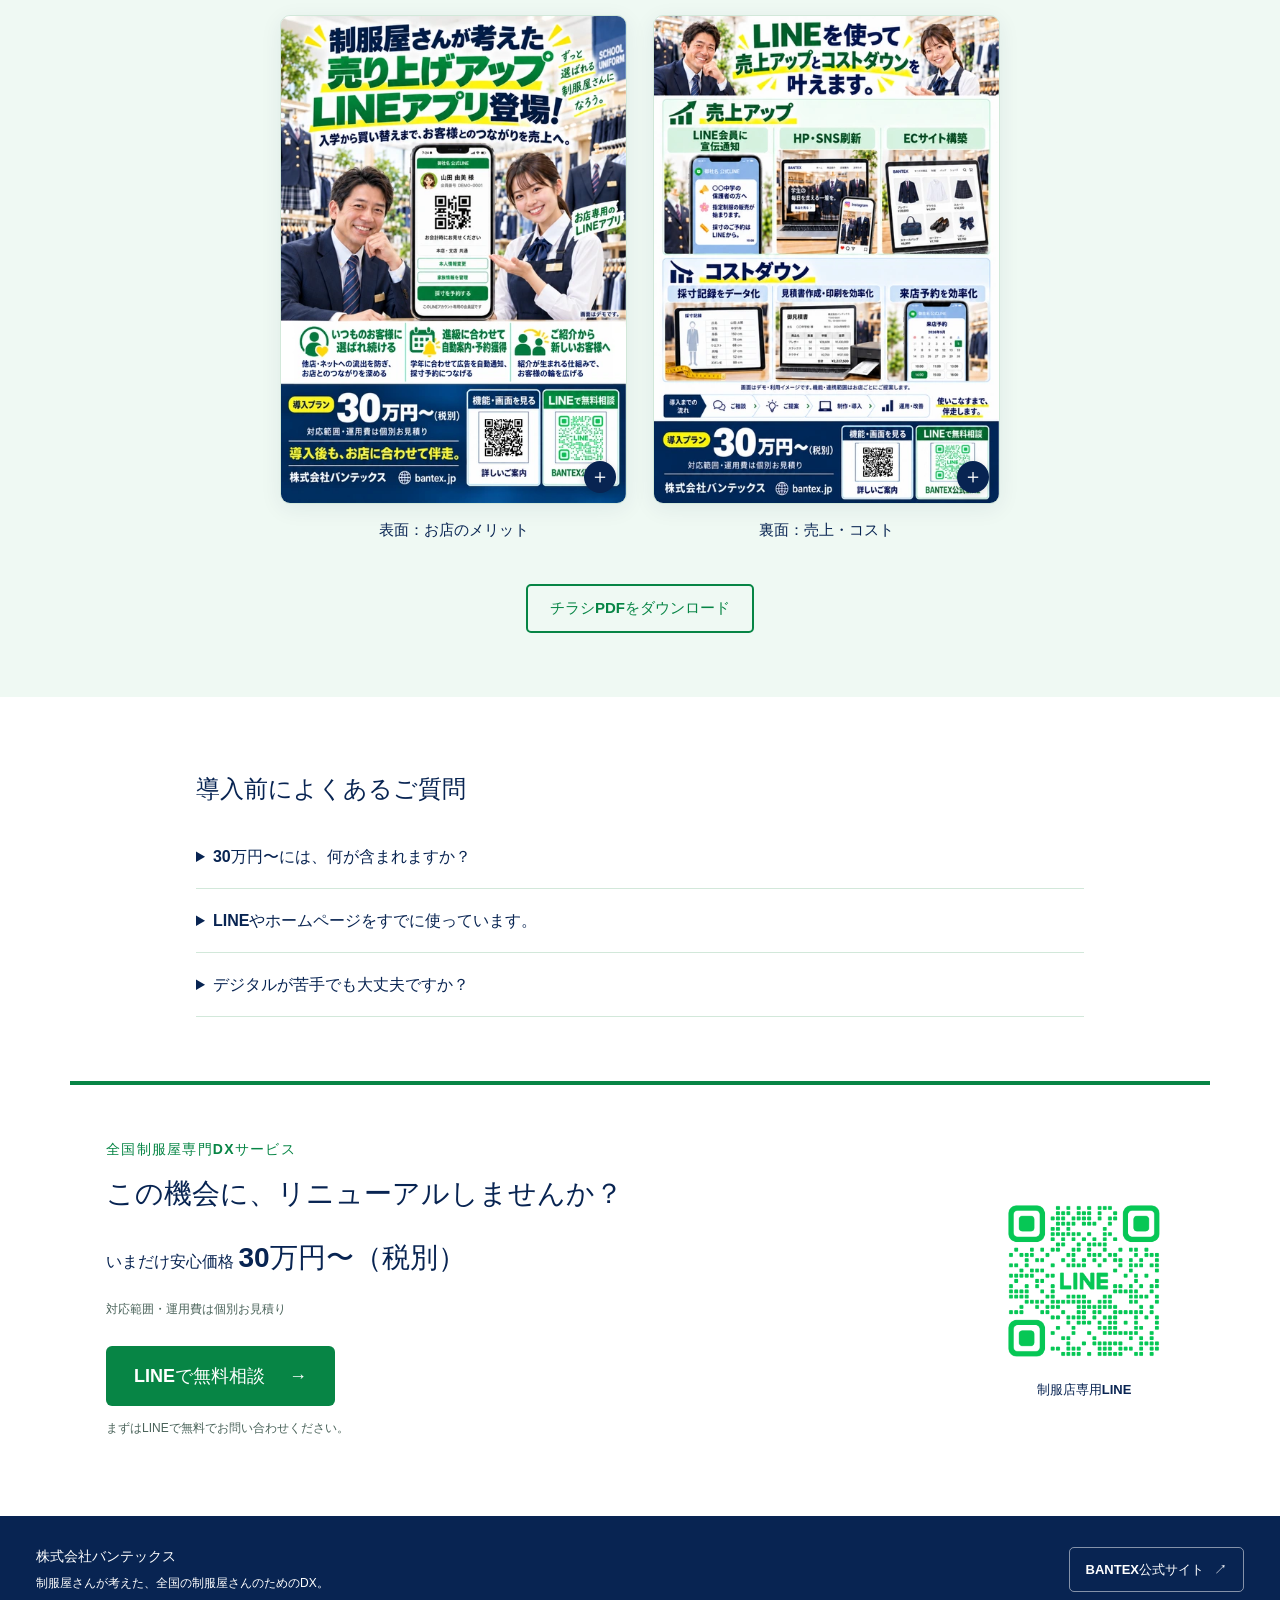
==== commit 0a88521b: "Route uniform shop inquiries to the dedicated LINE account" ====
--- a/index.html
+++ b/index.html
@@ -22,7 +22,7 @@
   <a class="skip" href="#main">本文へ移動</a>
   <header class="topbar">
     <a class="brand" href="#main" aria-label="全国制服屋専門DXサービス トップ">BANTEX <span>制服店DX</span></a>
-    <nav aria-label="ページ内案内"><a href="#screens">実画面</a><a href="#flyer">チラシ</a><a class="mini-cta" href="https://lin.ee/nOxm8hI" target="_blank" rel="noopener noreferrer">LINEで相談</a></nav>
+    <nav aria-label="ページ内案内"><a href="#screens">実画面</a><a href="#flyer">チラシ</a><a class="mini-cta" href="https://lin.ee/UdEpkfX" target="_blank" rel="noopener noreferrer">LINEで相談</a></nav>
   </header>
   <main id="main">
     <section class="image-section hero" aria-labelledby="hero-title">
@@ -32,7 +32,7 @@
         <source media="(max-width:700px)" srcset="assets/hero-mobile-640.webp 640w, assets/hero-mobile-960.webp 960w" sizes="100vw">
         <img src="assets/hero-desktop-1280.webp" srcset="assets/hero-desktop-1280.webp 1280w, assets/hero-desktop-1672.webp 1672w" sizes="(min-width:1536px) 1536px, 100vw" width="1672" height="940" fetchpriority="high" decoding="async" alt="制服屋さんの商売をまとめてDX。制服店主とスタッフが会員証と採寸記録を見せている。売上アップ、コスト削減、人材採用、30万円から税別。">
       </picture>
-      <a class="image-cta hero-cta" href="https://lin.ee/nOxm8hI" target="_blank" rel="noopener noreferrer" aria-label="BANTEX公式LINEで無料相談"><span class="sr-only">LINEで無料相談</span></a>
+      <a class="image-cta hero-cta" href="https://lin.ee/UdEpkfX" target="_blank" rel="noopener noreferrer" aria-label="制服店専用LINEで無料相談"><span class="sr-only">LINEで無料相談</span></a>
     </section>
     <section class="image-section benefits" aria-labelledby="benefits-title">
       <h2 id="benefits-title" class="sr-only">売上・業務・採用を、まとめて変える。</h2>
@@ -46,7 +46,7 @@
         <source media="(max-width:700px)" srcset="assets/benefits-mobile-640.webp 640w, assets/benefits-mobile-960.webp 960w" sizes="100vw">
         <img src="assets/benefits-desktop-1280.webp" srcset="assets/benefits-desktop-1280.webp 1280w, assets/benefits-desktop-1448.webp 1448w" sizes="(min-width:1536px) 1536px, 100vw" width="1448" height="1086" loading="lazy" decoding="async" alt="売上アップはLINE通知・HPとSNS刷新・EC新設。コスト削減は採寸デジタル化・予約履歴管理・見積書の効率化。採用はSNSで職場と求人を発信。導入後も伴走サポート。">
       </picture>
-      <a class="image-cta benefits-cta" href="https://lin.ee/nOxm8hI" target="_blank" rel="noopener noreferrer" aria-label="BANTEX公式LINEで無料相談"><span class="sr-only">LINEで無料相談</span></a>
+      <a class="image-cta benefits-cta" href="https://lin.ee/UdEpkfX" target="_blank" rel="noopener noreferrer" aria-label="制服店専用LINEで無料相談"><span class="sr-only">LINEで無料相談</span></a>
     </section>
     <section id="screens" class="content-section" aria-labelledby="screens-title">
       <p class="eyebrow">LINE制服屋アプリ</p>
@@ -65,10 +65,10 @@
       <p class="eyebrow">B5両面・営業資料</p>
       <h2 id="flyer-title"><span class="phrase">お店の未来を、</span><span class="phrase">一枚から。</span></h2>
       <div class="flyer-grid">
-        <figure><button class="zoom" data-image="assets/flyer-front-1054.webp" data-caption="B5チラシ表面：売上アップ・コスト削減・人材採用をまとめてご提案。" aria-label="B5チラシ表面を拡大"><img src="assets/flyer-front-480.webp" width="1054" height="1492" loading="lazy" decoding="async" alt="全国制服屋専門DXサービス B5両面チラシの表面。"></button><figcaption>表面：お店のメリット</figcaption></figure>
-        <figure><button class="zoom" data-image="assets/flyer-back-1054.webp" data-caption="B5チラシ裏面：実画面と制作・導入・運用改善の伴走支援。" aria-label="B5チラシ裏面を拡大"><img src="assets/flyer-back-480.webp" width="1054" height="1492" loading="lazy" decoding="async" alt="採寸予約の実画面と新制服宣伝LINE通知、LINEからInstagramへの写真投稿連携例を載せたB5チラシ裏面。"></button><figcaption>裏面：実画面と伴走支援</figcaption></figure>
+        <figure><button class="zoom" data-image="assets/flyer-front-1054.webp?v=line-20261021" data-caption="B5チラシ表面：顧客維持・進級時の自動案内と予約・ご紹介による新規集客。" aria-label="B5チラシ表面を拡大"><img src="assets/flyer-front-480.webp?v=line-20261021" width="1054" height="1488" loading="lazy" decoding="async" alt="制服屋さんが考えた売り上げアップLINEアプリ。顧客維持・自動案内と採寸予約・紹介の仕組みを伝えるB5チラシ表面。"></button><figcaption>表面：お店のメリット</figcaption></figure>
+        <figure><button class="zoom" data-image="assets/flyer-back-1054.webp?v=line-20261021" data-caption="B5チラシ裏面：LINEによる売上アップ・コストダウンと導入後の伴走支援。" aria-label="B5チラシ裏面を拡大"><img src="assets/flyer-back-480.webp?v=line-20261021" width="1054" height="1488" loading="lazy" decoding="async" alt="LINE会員への宣伝通知、HP・SNS刷新、ECサイト構築、採寸記録・見積書・来店予約の効率化を伝えるB5チラシ裏面。"></button><figcaption>裏面：売上・コスト</figcaption></figure>
       </div>
-      <a class="outline-button" href="uniform-dx-b5.pdf" download>チラシPDFをダウンロード</a>
+      <a class="outline-button" href="uniform-dx-b5.pdf?v=line-20261021" download>チラシPDFをダウンロード</a>
     </section>
     <section class="content-section faq" aria-labelledby="faq-title">
       <h2 id="faq-title">導入前によくあるご質問</h2>
@@ -77,8 +77,8 @@
       <details><summary>デジタルが苦手でも大丈夫ですか？</summary><p>店主さんとスタッフさんの実際の業務を伺い、無理なく使える方法を一緒に考えます。制作だけでなく、導入時の使い方と運用・改善も支援します。</p></details>
     </section>
     <section id="contact" class="contact" aria-labelledby="contact-title">
-      <div><p class="eyebrow">全国制服屋専門DXサービス</p><h2 id="contact-title"><span class="phrase">この機会に、</span><span class="phrase">リニューアルしませんか？</span></h2><p><span class="phrase">いまだけ安心価格</span> <strong class="keep">30万円〜（税別）</strong></p><p class="note">対応範囲・運用費は個別お見積り</p><a class="primary-button" href="https://lin.ee/nOxm8hI" target="_blank" rel="noopener noreferrer">LINEで無料相談 <span aria-hidden="true">→</span></a><p class="note">まずはLINEで無料でお問い合わせください。</p></div>
-      <a class="qr-link" href="https://lin.ee/nOxm8hI" target="_blank" rel="noopener noreferrer" aria-label="BANTEX公式LINEを開く"><img src="assets/bantex-line-qr.png" width="540" height="540" loading="lazy" alt="BANTEX公式LINE問い合わせQRコード"><span>BANTEX公式LINE</span></a>
+      <div><p class="eyebrow">全国制服屋専門DXサービス</p><h2 id="contact-title"><span class="phrase">この機会に、</span><span class="phrase">リニューアルしませんか？</span></h2><p><span class="phrase">いまだけ安心価格</span> <strong class="keep">30万円〜（税別）</strong></p><p class="note">対応範囲・運用費は個別お見積り</p><a class="primary-button" href="https://lin.ee/UdEpkfX" target="_blank" rel="noopener noreferrer">LINEで無料相談 <span aria-hidden="true">→</span></a><p class="note">まずはLINEで無料でお問い合わせください。</p></div>
+      <a class="qr-link" href="https://lin.ee/UdEpkfX" target="_blank" rel="noopener noreferrer" aria-label="制服店専用LINEを開く"><img src="assets/bantex-line-qr.png?v=line-20261021" width="540" height="540" loading="lazy" alt="制服店専用LINE問い合わせQRコード"><span>制服店専用LINE</span></a>
     </section>
   </main>
   <footer><div class="footer-info"><span class="footer-name">株式会社バンテックス</span><span>制服屋さんが考えた、全国の制服屋さんのためのDX。</span></div><a class="company-site" href="https://bantex.jp/" target="_blank" rel="noopener noreferrer">BANTEX公式サイト <span aria-hidden="true">↗</span></a></footer>
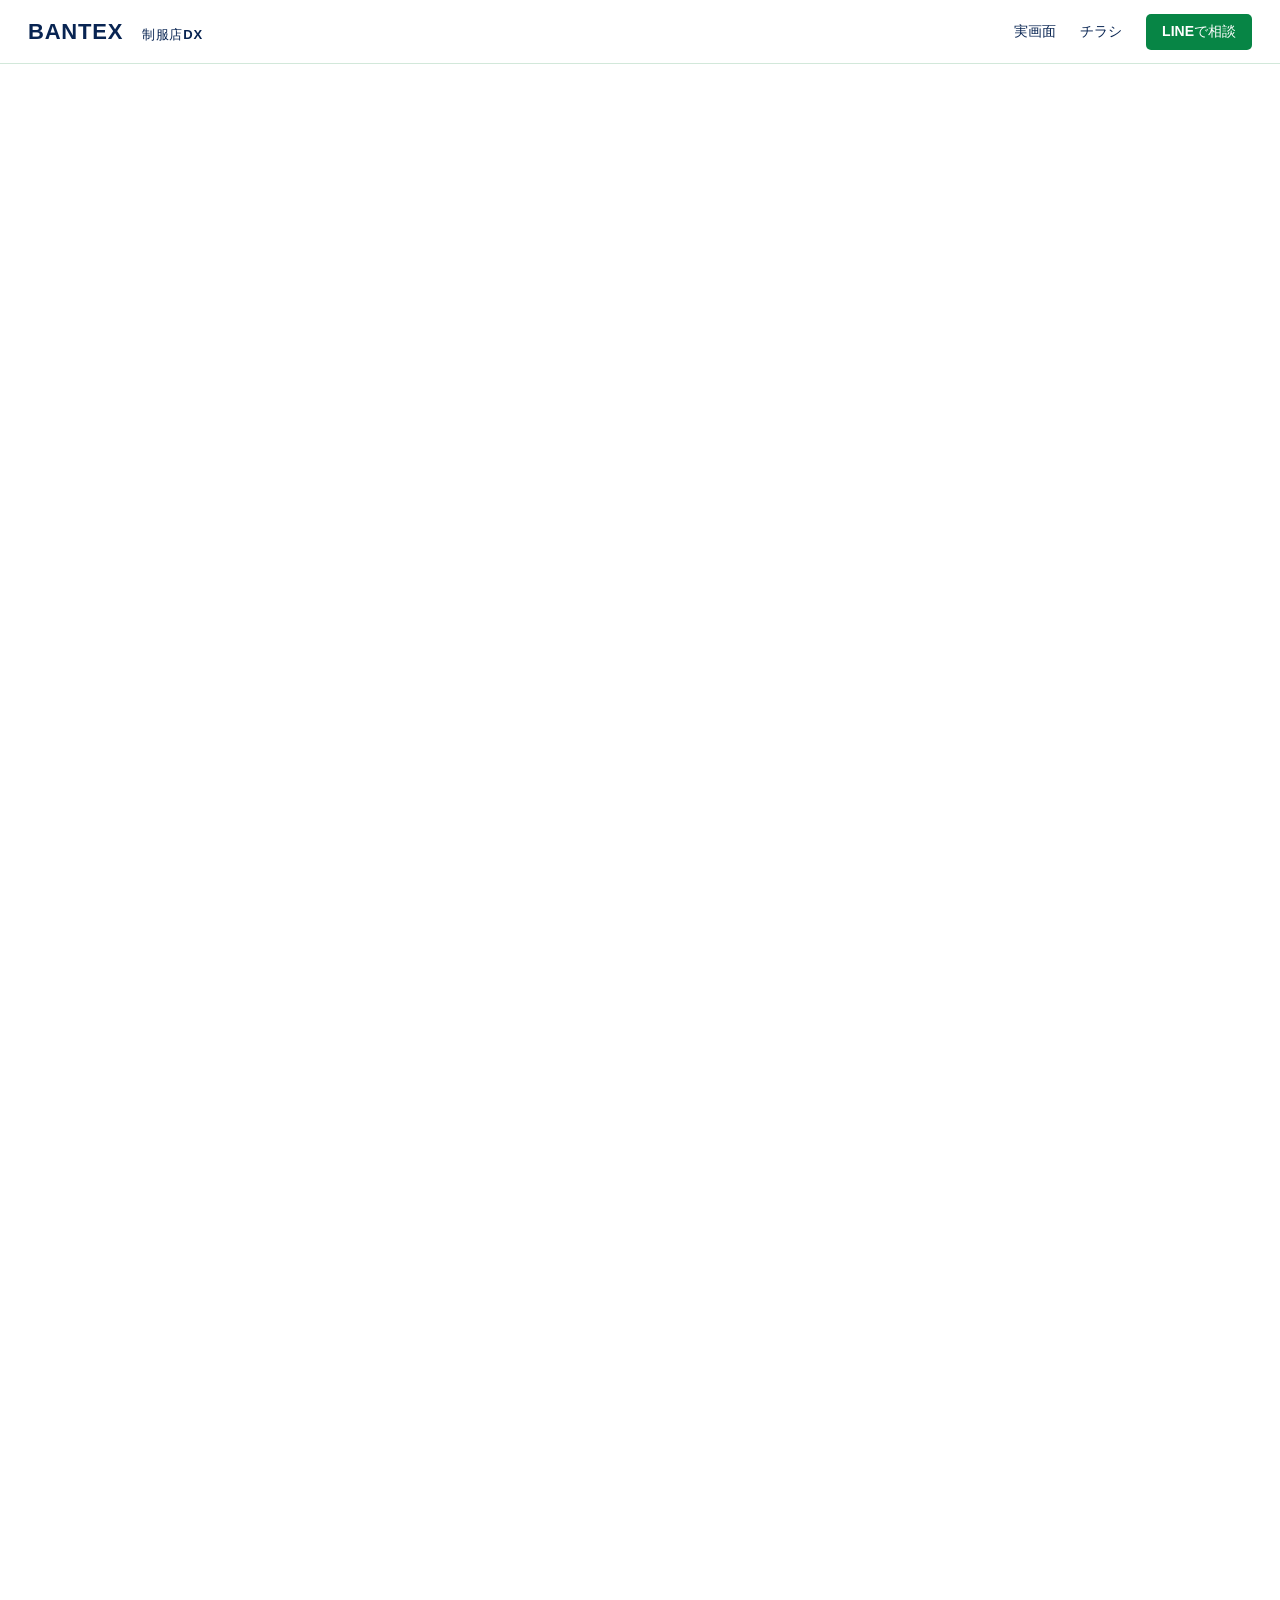
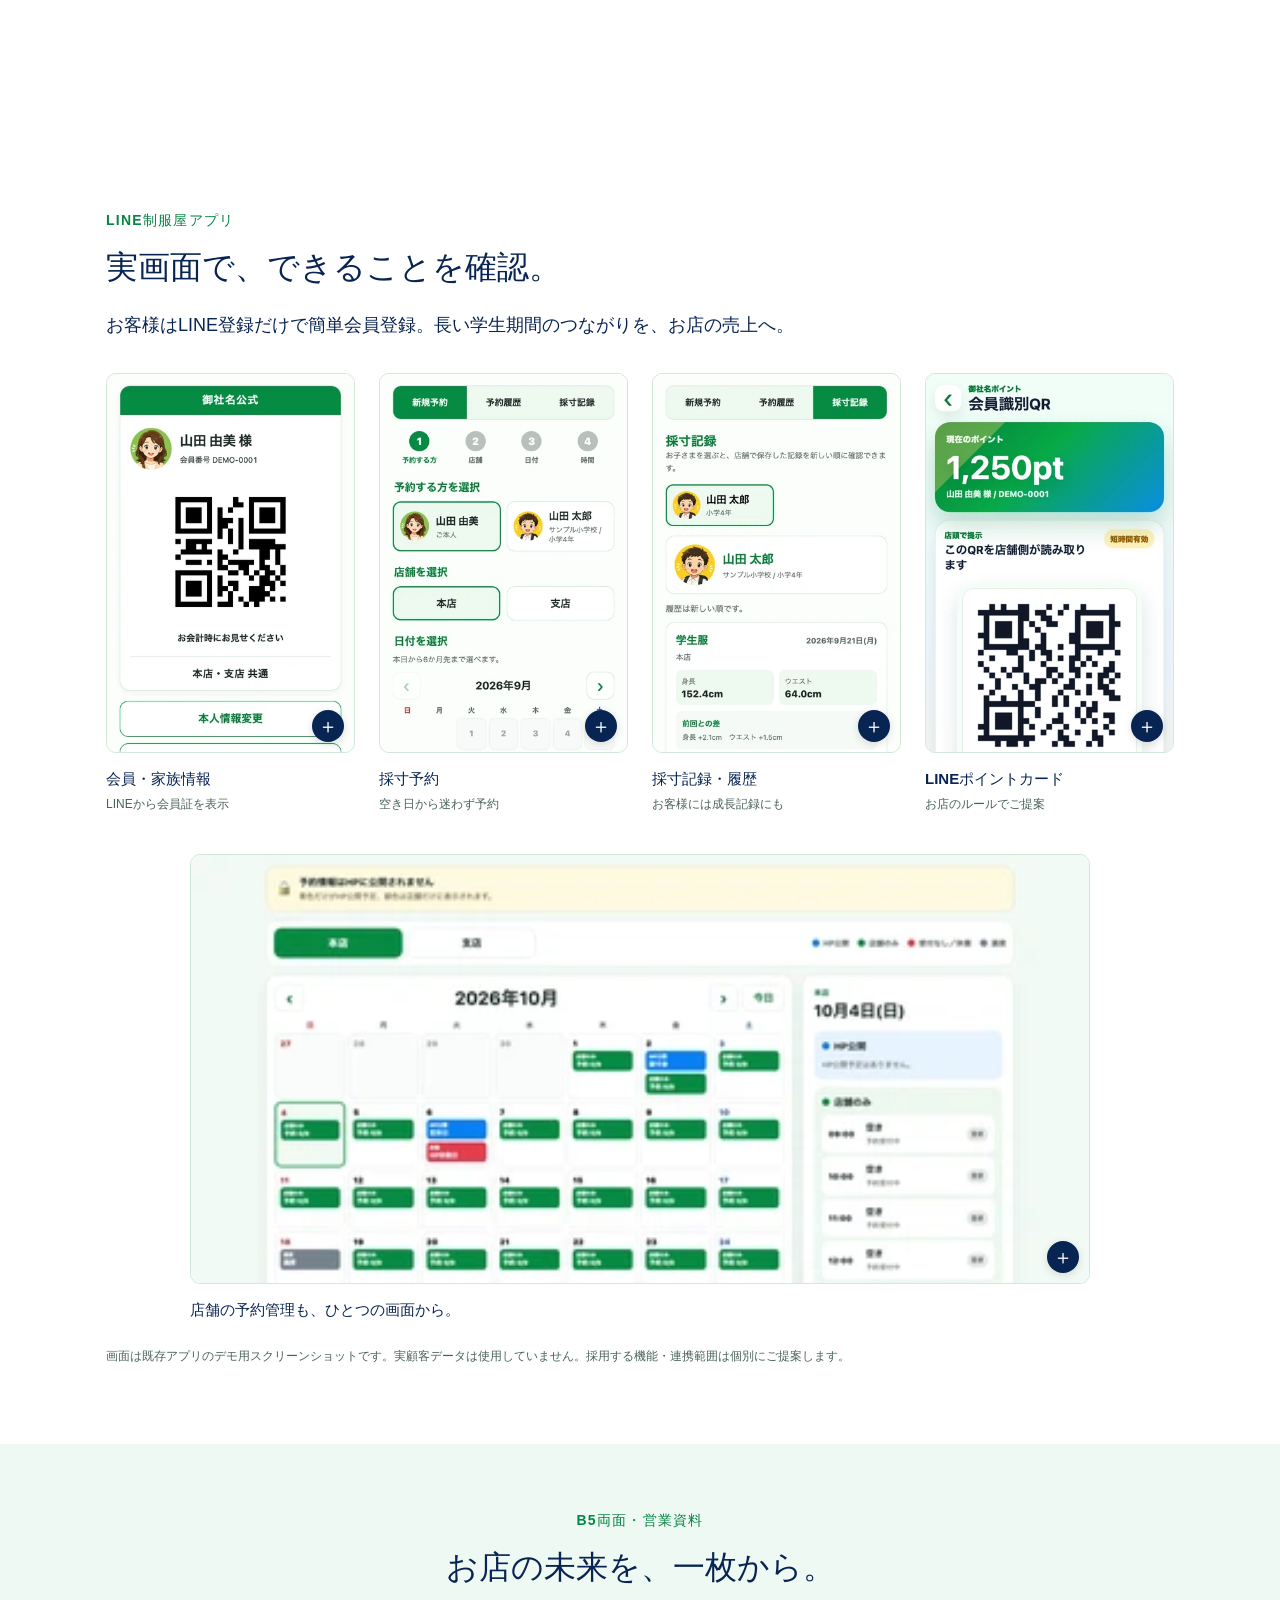
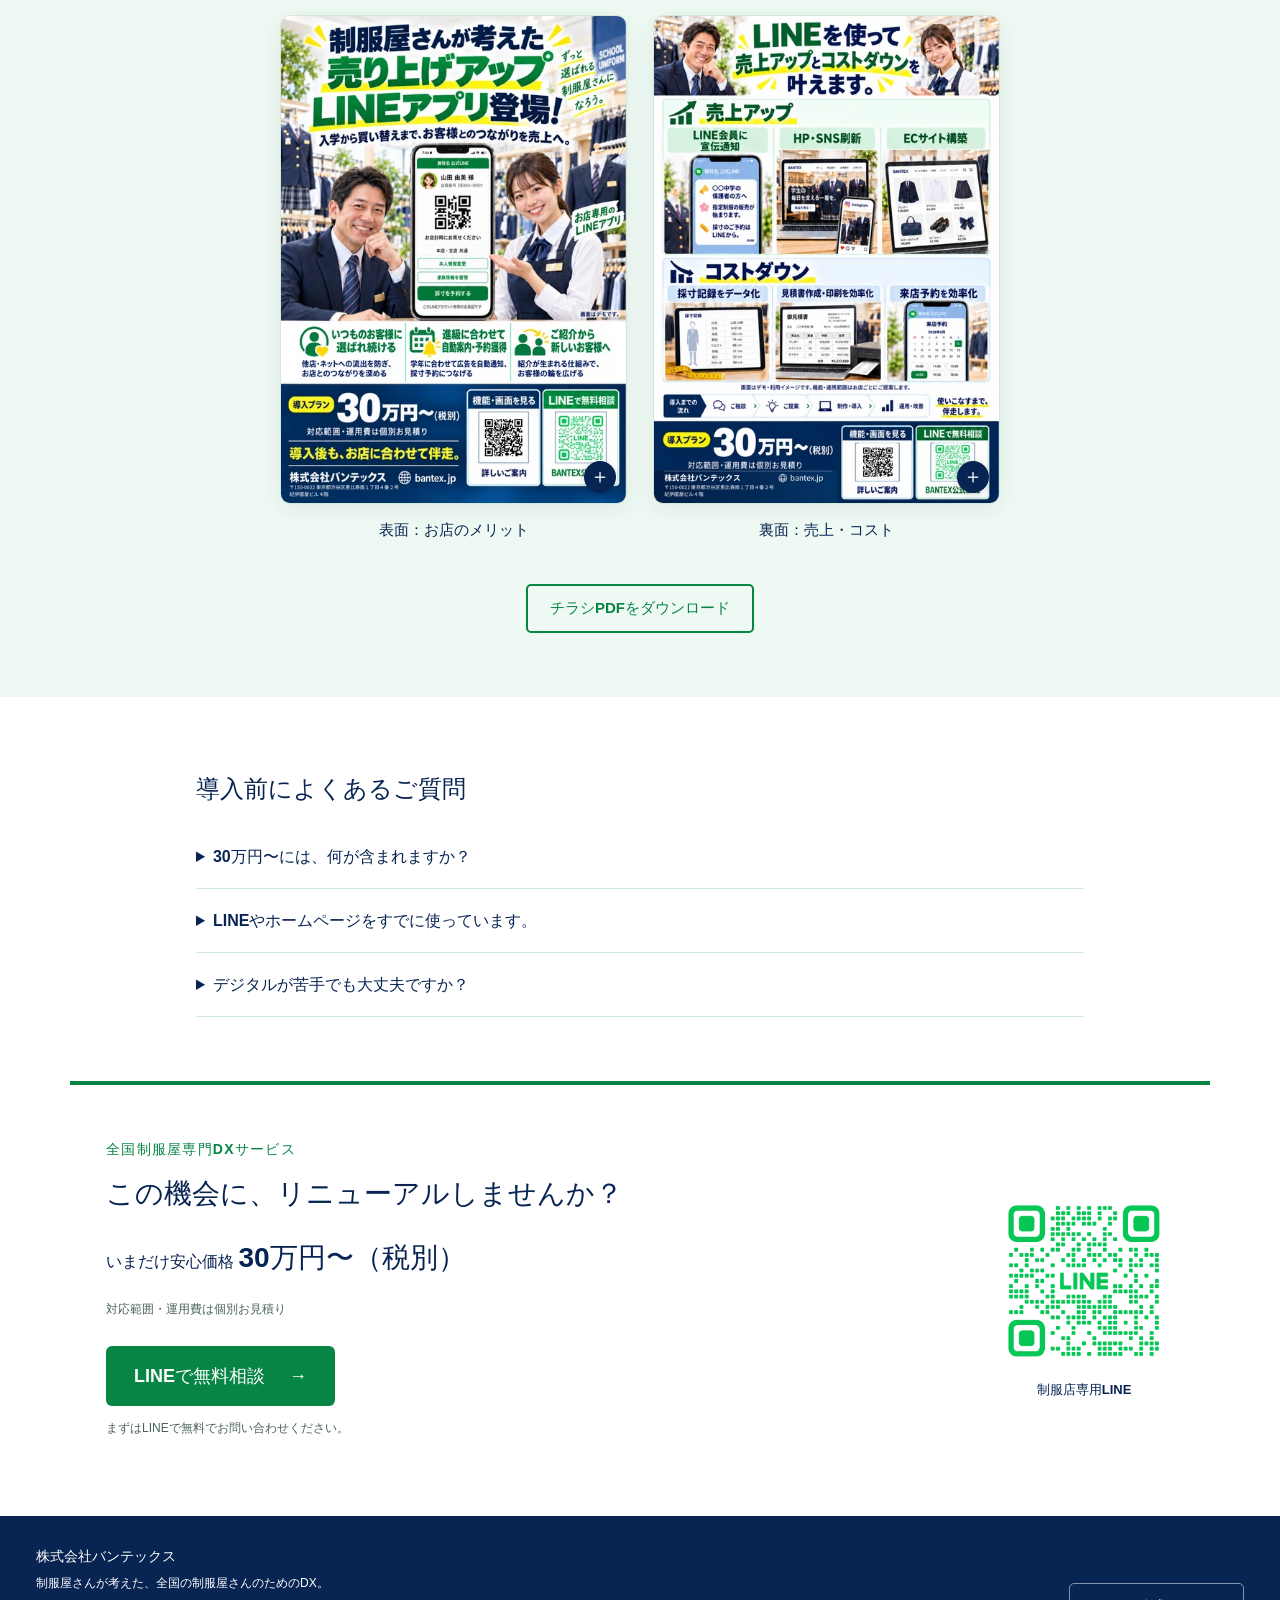
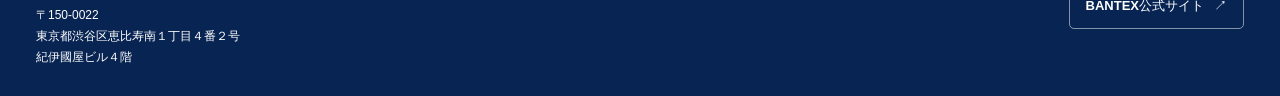
==== commit dcca3061: "Add BANTEX postal address to flyers and landing page" ====
--- a/index.html
+++ b/index.html
@@ -14,9 +14,9 @@
   <meta property="og:image" content="https://makoban.github.io/uniform-line-lp/assets/hero-desktop-1280.webp">
   <link rel="canonical" href="https://makoban.github.io/uniform-line-lp/">
   <link rel="icon" href="data:,">
-  <link rel="stylesheet" href="styles.css?v=dx-20261005">
+  <link rel="stylesheet" href="styles.css?v=address-20261021-v5">
   <script src="app.js?v=dx-20261005" defer></script>
-  <script type="application/ld+json">{"@context":"https://schema.org","@type":"Service","name":"全国制服屋専門DXサービス","serviceType":"制服店向けDX・LINEアプリ・HP・SNS・EC制作支援","areaServed":"JP","provider":{"@type":"Organization","name":"株式会社バンテックス","url":"https://bantex.jp/"},"description":"制服店の売上アップ、業務のデジタル化、SNS採用支援を店舗に合わせて提案し、制作・導入・運用改善を伴走支援します。"}</script>
+  <script type="application/ld+json">{"@context":"https://schema.org","@type":"Service","name":"全国制服屋専門DXサービス","serviceType":"制服店向けDX・LINEアプリ・HP・SNS・EC制作支援","areaServed":"JP","provider":{"@type":"Organization","name":"株式会社バンテックス","url":"https://bantex.jp/","address":{"@type":"PostalAddress","postalCode":"150-0022","addressRegion":"東京都","addressLocality":"渋谷区","streetAddress":"恵比寿南１丁目４番２号 紀伊國屋ビル４階","addressCountry":"JP"}},"description":"制服店の売上アップ、業務のデジタル化、SNS採用支援を店舗に合わせて提案し、制作・導入・運用改善を伴走支援します。"}</script>
 </head>
 <body>
   <a class="skip" href="#main">本文へ移動</a>
@@ -65,10 +65,10 @@
       <p class="eyebrow">B5両面・営業資料</p>
       <h2 id="flyer-title"><span class="phrase">お店の未来を、</span><span class="phrase">一枚から。</span></h2>
       <div class="flyer-grid">
-        <figure><button class="zoom" data-image="assets/flyer-front-1054.webp?v=line-20261021" data-caption="B5チラシ表面：顧客維持・進級時の自動案内と予約・ご紹介による新規集客。" aria-label="B5チラシ表面を拡大"><img src="assets/flyer-front-480.webp?v=line-20261021" width="1054" height="1488" loading="lazy" decoding="async" alt="制服屋さんが考えた売り上げアップLINEアプリ。顧客維持・自動案内と採寸予約・紹介の仕組みを伝えるB5チラシ表面。"></button><figcaption>表面：お店のメリット</figcaption></figure>
-        <figure><button class="zoom" data-image="assets/flyer-back-1054.webp?v=line-20261021" data-caption="B5チラシ裏面：LINEによる売上アップ・コストダウンと導入後の伴走支援。" aria-label="B5チラシ裏面を拡大"><img src="assets/flyer-back-480.webp?v=line-20261021" width="1054" height="1488" loading="lazy" decoding="async" alt="LINE会員への宣伝通知、HP・SNS刷新、ECサイト構築、採寸記録・見積書・来店予約の効率化を伝えるB5チラシ裏面。"></button><figcaption>裏面：売上・コスト</figcaption></figure>
+        <figure><button class="zoom" data-image="assets/flyer-front-1054.webp?v=address-20261021-v5" data-caption="B5チラシ表面：顧客維持・進級時の自動案内と予約・ご紹介による新規集客。" aria-label="B5チラシ表面を拡大"><img src="assets/flyer-front-480.webp?v=address-20261021-v5" width="1054" height="1488" loading="lazy" decoding="async" alt="制服屋さんが考えた売り上げアップLINEアプリ。顧客維持・自動案内と採寸予約・紹介の仕組みを伝えるB5チラシ表面。"></button><figcaption>表面：お店のメリット</figcaption></figure>
+        <figure><button class="zoom" data-image="assets/flyer-back-1054.webp?v=address-20261021-v5" data-caption="B5チラシ裏面：LINEによる売上アップ・コストダウンと導入後の伴走支援。" aria-label="B5チラシ裏面を拡大"><img src="assets/flyer-back-480.webp?v=address-20261021-v5" width="1054" height="1488" loading="lazy" decoding="async" alt="LINE会員への宣伝通知、HP・SNS刷新、ECサイト構築、採寸記録・見積書・来店予約の効率化を伝えるB5チラシ裏面。"></button><figcaption>裏面：売上・コスト</figcaption></figure>
       </div>
-      <a class="outline-button" href="uniform-dx-b5.pdf?v=line-20261021" download>チラシPDFをダウンロード</a>
+      <a class="outline-button" href="uniform-dx-b5.pdf?v=address-20261021-v5" download>チラシPDFをダウンロード</a>
     </section>
     <section class="content-section faq" aria-labelledby="faq-title">
       <h2 id="faq-title">導入前によくあるご質問</h2>
@@ -78,10 +78,10 @@
     </section>
     <section id="contact" class="contact" aria-labelledby="contact-title">
       <div><p class="eyebrow">全国制服屋専門DXサービス</p><h2 id="contact-title"><span class="phrase">この機会に、</span><span class="phrase">リニューアルしませんか？</span></h2><p><span class="phrase">いまだけ安心価格</span> <strong class="keep">30万円〜（税別）</strong></p><p class="note">対応範囲・運用費は個別お見積り</p><a class="primary-button" href="https://lin.ee/UdEpkfX" target="_blank" rel="noopener noreferrer">LINEで無料相談 <span aria-hidden="true">→</span></a><p class="note">まずはLINEで無料でお問い合わせください。</p></div>
-      <a class="qr-link" href="https://lin.ee/UdEpkfX" target="_blank" rel="noopener noreferrer" aria-label="制服店専用LINEを開く"><img src="assets/bantex-line-qr.png?v=line-20261021" width="540" height="540" loading="lazy" alt="制服店専用LINE問い合わせQRコード"><span>制服店専用LINE</span></a>
+      <a class="qr-link" href="https://lin.ee/UdEpkfX" target="_blank" rel="noopener noreferrer" aria-label="制服店専用LINEを開く"><img src="assets/bantex-line-qr.png?v=address-20261021-v5" width="540" height="540" loading="lazy" alt="制服店専用LINE問い合わせQRコード"><span>制服店専用LINE</span></a>
     </section>
   </main>
-  <footer><div class="footer-info"><span class="footer-name">株式会社バンテックス</span><span>制服屋さんが考えた、全国の制服屋さんのためのDX。</span></div><a class="company-site" href="https://bantex.jp/" target="_blank" rel="noopener noreferrer">BANTEX公式サイト <span aria-hidden="true">↗</span></a></footer>
+  <footer><div class="footer-info"><span class="footer-name">株式会社バンテックス</span><span>制服屋さんが考えた、全国の制服屋さんのためのDX。</span><address class="company-address"><span class="address-line">〒150-0022</span><span class="address-line"><span class="phrase">東京都渋谷区</span><span class="phrase">恵比寿南１丁目４番２号</span></span><span class="address-line">紀伊國屋ビル４階</span></address></div><a class="company-site" href="https://bantex.jp/" target="_blank" rel="noopener noreferrer">BANTEX公式サイト <span aria-hidden="true">↗</span></a></footer>
   <dialog id="imageDialog" aria-labelledby="dialogTitle"><div class="dialog-toolbar"><h2 id="dialogTitle">画面を拡大</h2><button id="closeDialog" type="button" aria-label="拡大表示を閉じる">閉じる ×</button></div><div class="dialog-scroll"><img id="dialogImage" alt=""><p id="dialogCaption"></p></div></dialog>
 </body>
 </html>
--- a/styles.css
+++ b/styles.css
@@ -8,3 +8,5 @@
 dialog{width:min(95vw,1100px);max-width:calc(100% - 24px);max-height:calc(100dvh - 32px);padding:0;border:0;border-radius:12px;color:var(--navy);box-shadow:0 20px 80px #0005}dialog::backdrop{background:#061c36dd}.dialog-toolbar{display:flex;align-items:center;justify-content:space-between;gap:16px;padding:12px 18px;background:white;border-bottom:1px solid var(--line)}.dialog-toolbar h2{font-size:16px;margin:0}.dialog-toolbar button{border:1px solid var(--line);border-radius:5px;padding:8px 14px;background:var(--mint);color:var(--navy);font-size:14px;white-space:nowrap}.dialog-scroll{max-height:calc(100dvh - 110px);overflow-y:auto;padding:18px;background:#f4f9f6}.dialog-scroll img{margin:auto;width:auto;max-width:100%;max-height:none}.dialog-scroll p{font-size:13px;margin:16px auto 0;max-width:760px}
 @media(max-width:700px){.topbar{padding:10px 14px;min-height:58px;gap:12px}.brand{font-size:17px}.brand span{display:none}.topbar nav{gap:12px;font-size:12px}.mini-cta{padding:8px 10px}.hero img{aspect-ratio:1122/1402}.benefits img{aspect-ratio:1024/1536}.hero-cta{left:2.6%;top:90%;width:95%;height:8.2%}.benefits-cta{left:62.5%;top:86.6%;width:35.7%;height:6.5%}.content-section{padding:38px 20px}h2{font-size:24px}.lead{font-size:15px}.screens-grid{grid-template-columns:repeat(2,minmax(0,1fr));gap:22px 14px}.screens-grid .zoom{height:260px}figcaption{font-size:13px;margin-top:10px}figcaption span{font-size:11px}.staff-screen{margin-top:26px}.staff-screen .zoom{max-height:230px}.flyer-grid{gap:14px}.outline-button{font-size:13px;padding:12px 18px}.faq h2{font-size:21px}.faq summary{font-size:15px}.contact{padding:38px 20px;grid-template-columns:minmax(0,1fr);gap:26px}.contact h2{font-size:21px}.contact strong{font-size:26px}.contact .qr-link{width:160px}.qr-link img{width:160px}.primary-button{padding:15px 24px;font-size:16px}footer{padding:24px 20px;gap:8px;font-size:11px}.dialog-toolbar{padding:10px 12px}.dialog-scroll{padding:10px}}
 @media(prefers-reduced-motion:reduce){html{scroll-behavior:auto}.image-cta{transition:none}}
+
+.company-address{font-style:normal;font-size:12px;line-height:1.75;margin:6px 0 0}.company-address .address-line{display:block}
